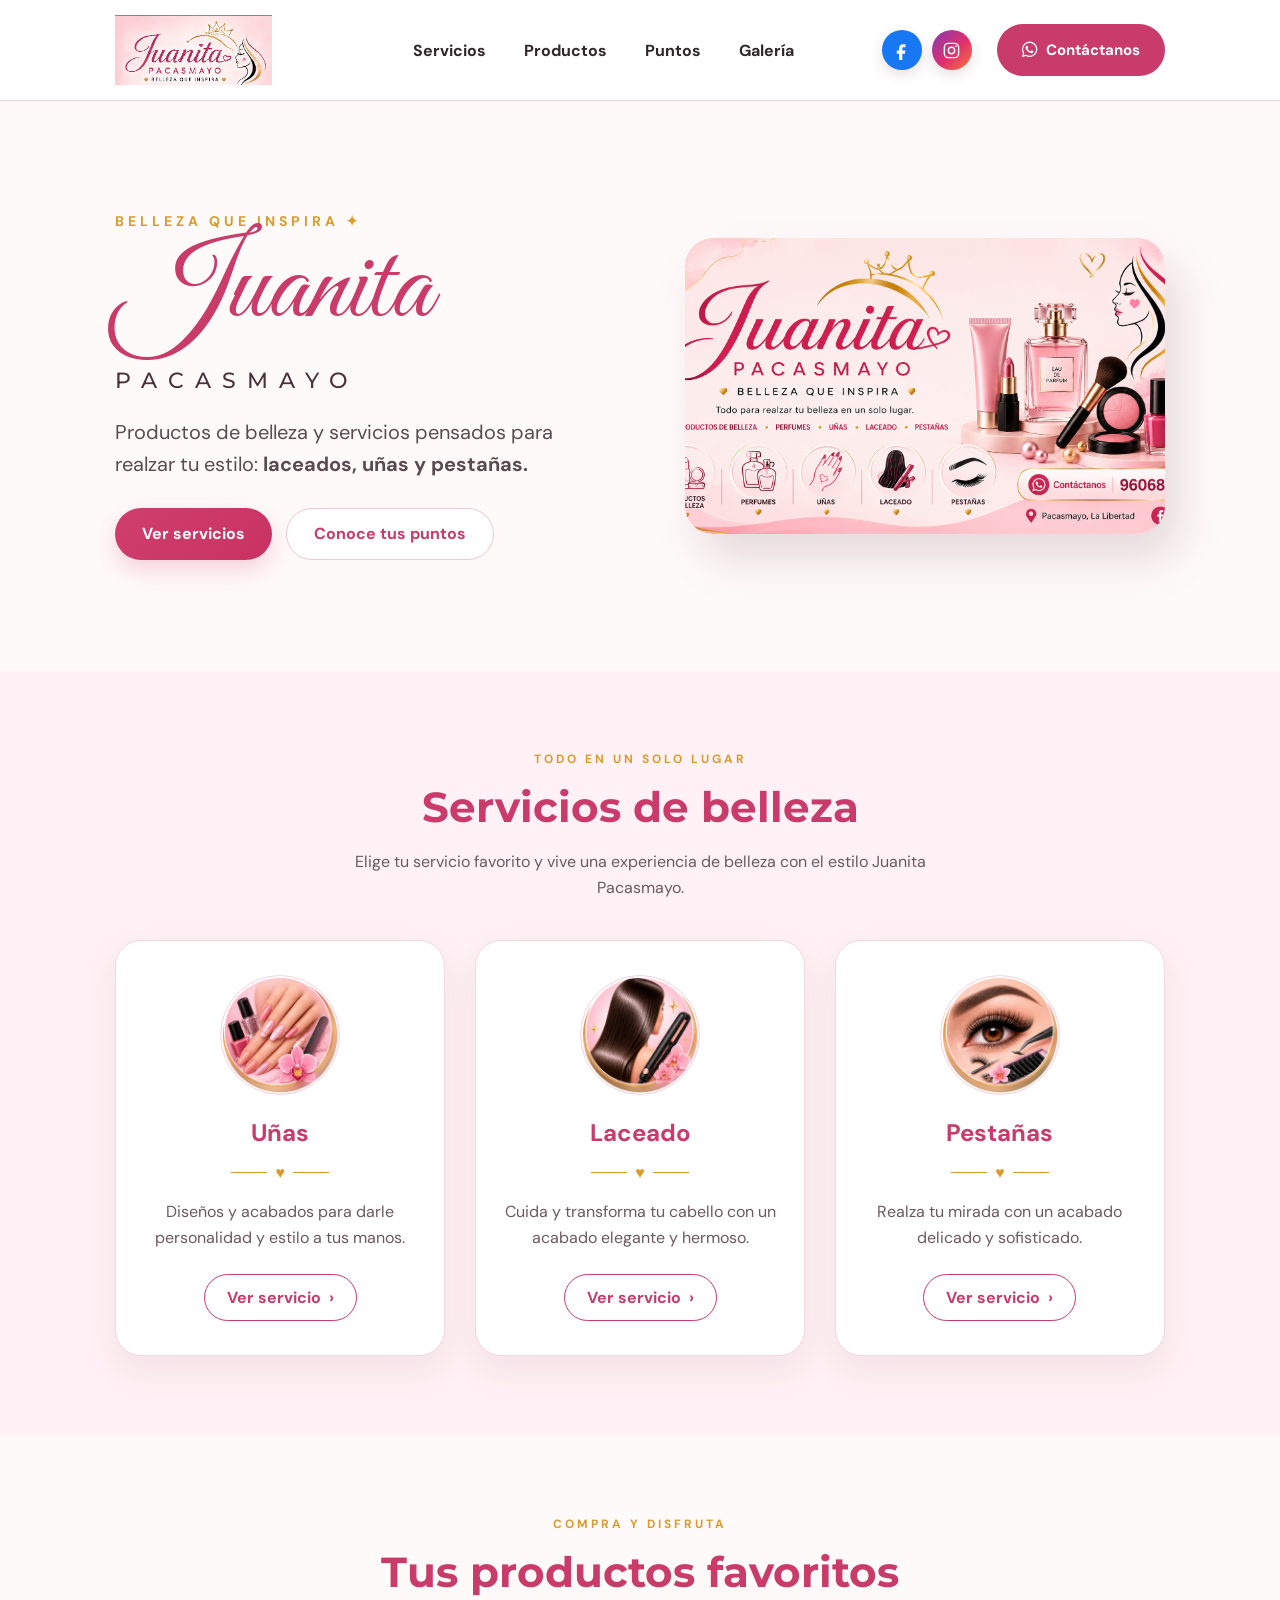
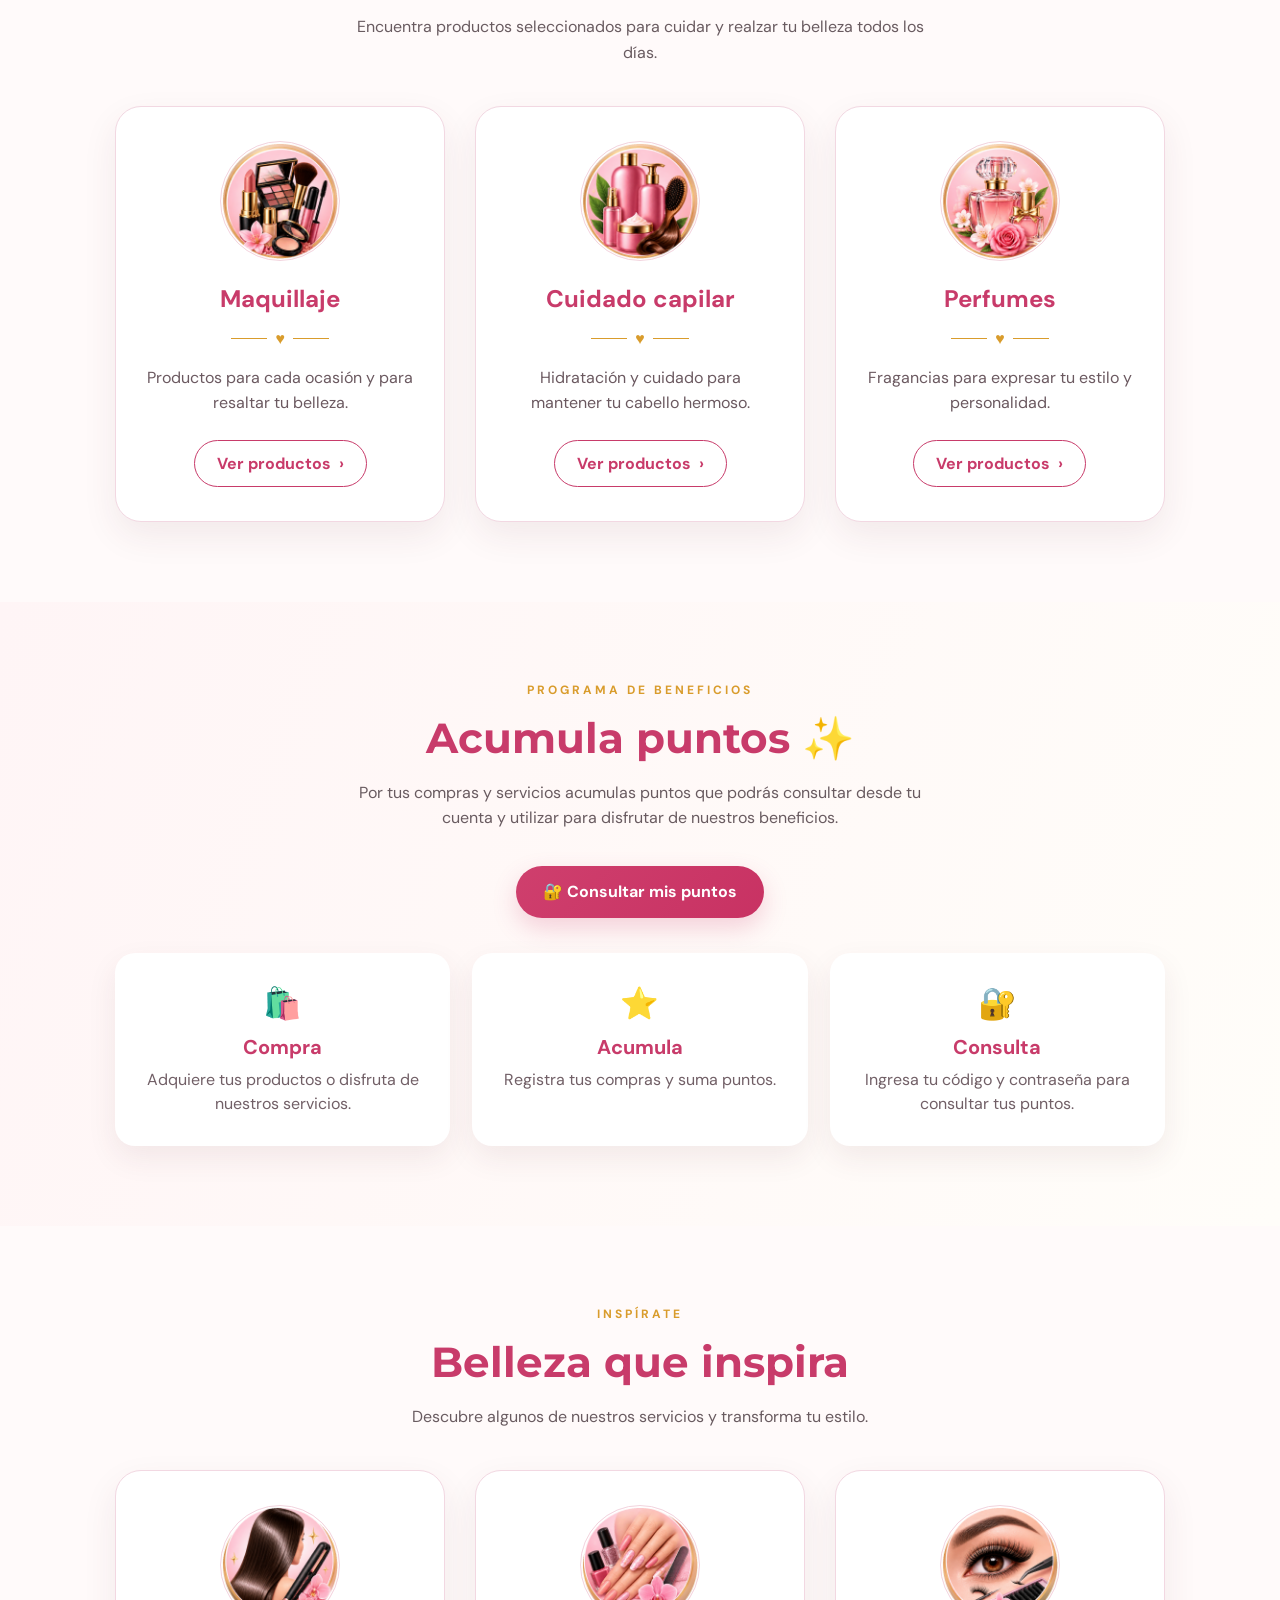
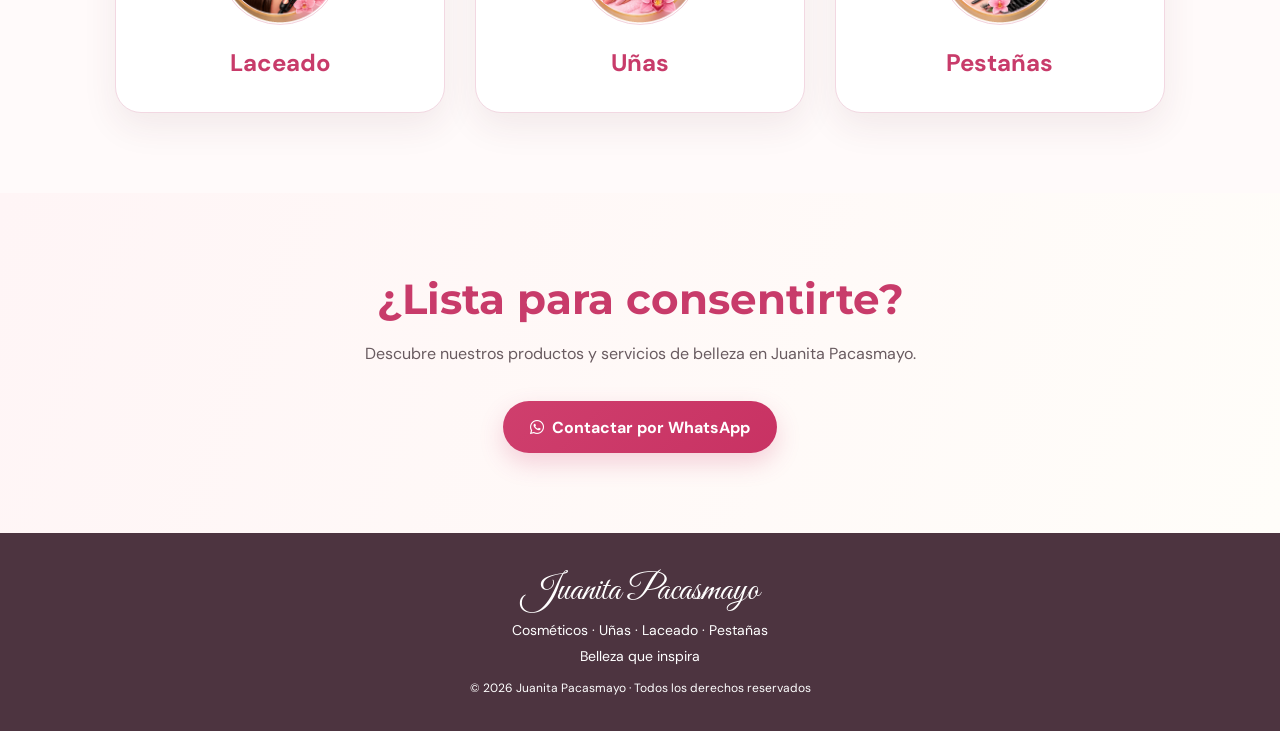
==== index.html @ 3754b680 "Update index.html" ====
<!DOCTYPE html>

<html lang="es">

<head>

  <meta charset="UTF-8">

<meta
name="viewport"
content="width=device-width, initial-scale=1.0"

>

<meta
name="description"
content="Juanita Pacasmayo - productos de belleza, uñas, laceado y pestañas. Belleza que inspira."

>

  <title>Juanita Pacasmayo | Belleza que inspira</title>

  <!-- =====================================================
       GOOGLE FONTS
  ====================================================== -->

  <link rel="preconnect" href="https://fonts.googleapis.com">

  <link
    rel="preconnect"
    href="https://fonts.gstatic.com"
    crossorigin
  >

  <link
    href="https://fonts.googleapis.com/css2?family=DM+Sans:wght@400;500;600;700;800&family=Great+Vibes&family=Montserrat:wght@500;600;700;800&display=swap"
    rel="stylesheet"
  >

  <!-- =====================================================
       FONT AWESOME
  ====================================================== -->

  <link
    rel="stylesheet"
    href="https://cdnjs.cloudflare.com/ajax/libs/font-awesome/6.5.2/css/all.min.css"
  >

  <!-- =====================================================
       ESTILOS
  ====================================================== -->

  <link
    rel="stylesheet"
    href="styles.css"
  >

</head>

<body>

  <!-- =====================================================
       ENCABEZADO
  ====================================================== -->

  <header class="site-header">

<!-- LOGO -->

<a
  href="index.html"
  class="brand"
  aria-label="Juanita Pacasmayo - Inicio"
>

  <img
    src="images/Logo.png"
    alt="Juanita Pacasmayo"
  >

</a>


<!-- =================================================
     MENÚ PRINCIPAL
     
     En PC aparece horizontal.
     En celular aparece dentro del menú ☰.
================================================== -->

<nav
  class="main-nav"
  id="mainNav"
>

  <a href="#servicios">
    Servicios
  </a>

  <a href="#productos">
    Productos
  </a>

  <a href="consulta.html">
    Puntos
  </a>

  <a href="#galeria">
    Galería
  </a>


  <!--
    ADMINISTRACIÓN PARA CELULAR
    Esta versión está dentro del menú.
  -->

  <a
    href="login.html"
    class="mobile-admin"
  >

    🔐 Administración

  </a>

</nav>


<!-- =================================================
     REDES SOCIALES
================================================== -->

<div class="header-social">


  <!-- FACEBOOK -->

  <a
    href="https://www.facebook.com/profile.php?id=61593488581069"
    class="header-social-icon facebook"
    target="_blank"
    rel="noopener noreferrer"
    aria-label="Facebook Juanita Pacasmayo"
    title="Facebook"
  >

    <svg
      viewBox="0 0 24 24"
      aria-hidden="true"
    >

      <path
        d="M14 8h3V4h-3c-3.31 0-5 1.69-5 5v3H6v4h3v8h4v-8h3.2l.8-4H13V9c0-.67.33-1 1-1z"
      />

    </svg>

  </a>


  <!-- INSTAGRAM -->

  <a
    href="#"
    class="header-social-icon instagram"
    target="_blank"
    rel="noopener noreferrer"
    aria-label="Instagram Juanita Pacasmayo"
    title="Instagram"
  >

    <svg
      viewBox="0 0 24 24"
      aria-hidden="true"
    >

      <rect
        x="3"
        y="3"
        width="18"
        height="18"
        rx="5"
        ry="5"
      />

      <circle
        cx="12"
        cy="12"
        r="4"
      />

      <circle
        cx="17.5"
        cy="6.5"
        r="1.2"
      />

    </svg>

  </a>


</div>


<!-- =================================================
     BOTÓN CONTÁCTANOS
     
     Este botón permanece fuera del menú.
================================================== -->

<a
  href="https://wa.me/51960684125?text=Hola%2C%20Juanita%20Pacasmayo.%20Me%20gustar%C3%ADa%20recibir%20informaci%C3%B3n%20sobre%20sus%20productos%20y%20servicios.%20Agradecer%C3%ADa%20que%20pudieran%20brindarme%20informaci%C3%B3n%20sobre%20los%20servicios%20disponibles%2C%20precios%20y%20horarios%20de%20atenci%C3%B3n.%20Muchas%20gracias."
  class="contact-button"
  target="_blank"
  rel="noopener noreferrer"
  aria-label="Contactar por WhatsApp"
>

  <i class="fab fa-whatsapp"></i>

  <span>
    Contáctanos
  </span>

</a>


<!-- =================================================
     BOTÓN MENÚ CELULAR
================================================== -->

<button
  class="menu-toggle"
  id="mobileMenuButton"
  type="button"
  aria-label="Abrir menú"
  aria-expanded="false"
>

  <span></span>
  <span></span>
  <span></span>

</button>

  </header>

  <!-- =====================================================
       CONTENIDO PRINCIPAL
  ====================================================== -->

  <main>

<!-- =================================================
     PORTADA
================================================== -->

<section
  class="hero"
  id="inicio"
>

  <div class="hero-copy">

    <div class="eyebrow">
      Belleza que inspira ✦
    </div>

    <h1>
      Juanita
    </h1>

    <div class="location">
      PACASMAYO
    </div>

    <p class="intro">

      Productos de belleza y servicios pensados
      para realzar tu estilo:

      <strong>
        laceados, uñas y pestañas.
      </strong>

    </p>

    <div class="hero-actions">

      <a
        href="#servicios"
        class="button primary"
      >
        Ver servicios
      </a>

      <a
        href="consulta.html"
        class="button secondary"
      >
        Conoce tus puntos
      </a>

    </div>

  </div>


  <!-- IMAGEN DE PORTADA -->

  <div class="hero-art">

    <img
      src="images/Portada.png"
      alt="Juanita Pacasmayo - Belleza"
    >

  </div>

</section>



<!-- =================================================
     SERVICIOS
================================================== -->

<section
  class="content-section services"
  id="servicios"
>

  <div class="section-kicker">
    Todo en un solo lugar
  </div>

  <h2>
    Servicios de belleza
  </h2>

  <p class="section-lead">

    Elige tu servicio favorito y vive una
    experiencia de belleza con el estilo
    Juanita Pacasmayo.

  </p>


  <div class="beauty-grid">


    <!-- UÑAS -->

    <article class="beauty-card">

      <div class="beauty-icon">

        <img
          src="images/unas.png"
          alt="Servicio de uñas"
        >

      </div>

      <h3>
        Uñas
      </h3>

      <div class="card-decoration">
        <span></span>
        ♥
        <span></span>
      </div>

      <p>

        Diseños y acabados para darle
        personalidad y estilo a tus manos.

      </p>

      <a
        href="#contacto"
        class="card-button"
      >

        Ver servicio
        <span>›</span>

      </a>

    </article>



    <!-- LACEADO -->

    <article class="beauty-card">

      <div class="beauty-icon">

        <img
          src="images/laceado.png"
          alt="Servicio de laceado"
        >

      </div>

      <h3>
        Laceado
      </h3>

      <div class="card-decoration">
        <span></span>
        ♥
        <span></span>
      </div>

      <p>

        Cuida y transforma tu cabello con
        un acabado elegante y hermoso.

      </p>

      <a
        href="#contacto"
        class="card-button"
      >

        Ver servicio
        <span>›</span>

      </a>

    </article>



    <!-- PESTAÑAS -->

    <article class="beauty-card">

      <div class="beauty-icon">

        <img
          src="images/pestanas.png"
          alt="Servicio de pestañas"
        >

      </div>

      <h3>
        Pestañas
      </h3>

      <div class="card-decoration">
        <span></span>
        ♥
        <span></span>
      </div>

      <p>

        Realza tu mirada con un acabado
        delicado y sofisticado.

      </p>

      <a
        href="#contacto"
        class="card-button"
      >

        Ver servicio
        <span>›</span>

      </a>

    </article>


  </div>

</section>



<!-- =================================================
     PRODUCTOS
================================================== -->

<section
  class="content-section"
  id="productos"
>

  <div class="section-kicker">
    Compra y disfruta
  </div>

  <h2>
    Tus productos favoritos
  </h2>

  <p class="section-lead">

    Encuentra productos seleccionados para cuidar
    y realzar tu belleza todos los días.

  </p>


  <div class="beauty-grid">


    <!-- MAQUILLAJE -->

    <article class="beauty-card">

      <div class="beauty-icon">

        <img
          src="images/maquillaje.png"
          alt="Maquillaje"
        >

      </div>

      <h3>
        Maquillaje
      </h3>

      <div class="card-decoration">
        <span></span>
        ♥
        <span></span>
      </div>

      <p>

        Productos para cada ocasión y para
        resaltar tu belleza.

      </p>

      <a
        href="#contacto"
        class="card-button"
      >

        Ver productos
        <span>›</span>

      </a>

    </article>



    <!-- CUIDADO CAPILAR -->

    <article class="beauty-card">

      <div class="beauty-icon">

        <img
          src="images/cuidado-capilar.png"
          alt="Cuidado capilar"
        >

      </div>

      <h3>
        Cuidado capilar
      </h3>

      <div class="card-decoration">
        <span></span>
        ♥
        <span></span>
      </div>

      <p>

        Hidratación y cuidado para mantener
        tu cabello hermoso.

      </p>

      <a
        href="#contacto"
        class="card-button"
      >

        Ver productos
        <span>›</span>

      </a>

    </article>



    <!-- PERFUMES -->

    <article class="beauty-card">

      <div class="beauty-icon">

        <img
          src="images/perfumes.png"
          alt="Perfumes"
        >

      </div>

      <h3>
        Perfumes
      </h3>

      <div class="card-decoration">
        <span></span>
        ♥
        <span></span>
      </div>

      <p>

        Fragancias para expresar tu estilo
        y personalidad.

      </p>

      <a
        href="#contacto"
        class="card-button"
      >

        Ver productos
        <span>›</span>

      </a>

    </article>


  </div>

</section>



<!-- =================================================
     PROGRAMA DE PUNTOS
================================================== -->

<section class="visit">

  <div class="section-kicker">
    Programa de beneficios
  </div>

  <h2>
    Acumula puntos ✨
  </h2>

  <p>

    Por tus compras y servicios acumulas puntos
    que podrás consultar desde tu cuenta y
    utilizar para disfrutar de nuestros beneficios.

  </p>

  <a
    href="consulta.html"
    class="button primary"
  >

    🔐 Consultar mis puntos

  </a>


  <div class="card-grid">


    <article>

      <span>
        🛍️
      </span>

      <h3>
        Compra
      </h3>

      <p>

        Adquiere tus productos o disfruta
        de nuestros servicios.

      </p>

    </article>



    <article>

      <span>
        ⭐
      </span>

      <h3>
        Acumula
      </h3>

      <p>

        Registra tus compras y suma puntos.

      </p>

    </article>



    <article>

      <span>
        🔐
      </span>

      <h3>
        Consulta
      </h3>

      <p>

        Ingresa tu código y contraseña
        para consultar tus puntos.

      </p>

    </article>


  </div>

</section>



<!-- =================================================
     GALERÍA
================================================== -->

<section
  class="gallery"
  id="galeria"
>

  <div class="section-kicker">
    Inspírate
  </div>

  <h2>
    Belleza que inspira
  </h2>

  <p>

    Descubre algunos de nuestros servicios
    y transforma tu estilo.

  </p>


  <div class="beauty-grid">


    <article class="beauty-card">

      <div class="beauty-icon">

        <img
          src="images/laceado.png"
          alt="Laceado"
        >

      </div>

      <h3>
        Laceado
      </h3>

    </article>



    <article class="beauty-card">

      <div class="beauty-icon">

        <img
          src="images/unas.png"
          alt="Uñas"
        >

      </div>

      <h3>
        Uñas
      </h3>

    </article>



    <article class="beauty-card">

      <div class="beauty-icon">

        <img
          src="images/pestanas.png"
          alt="Pestañas"
        >

      </div>

      <h3>
        Pestañas
      </h3>

    </article>


  </div>

</section>



<!-- =================================================
     CONTACTO
================================================== -->

<section
  class="visit"
  id="contacto"
>

  <h2>
    ¿Lista para consentirte?
  </h2>

  <p>

    Descubre nuestros productos y servicios
    de belleza en Juanita Pacasmayo.

  </p>

  <a
    href="https://wa.me/51960684125?text=Hola%2C%20Juanita%20Pacasmayo.%20Me%20gustar%C3%ADa%20recibir%20informaci%C3%B3n%20sobre%20sus%20productos%20y%20servicios."
    class="button primary"
    target="_blank"
    rel="noopener noreferrer"
  >

    <i class="fab fa-whatsapp"></i>

    Contactar por WhatsApp

  </a>

</section>

  </main>

  <!-- =====================================================
       PIE DE PÁGINA
  ====================================================== -->

  <footer>

<strong>
  Juanita Pacasmayo
</strong>

<div>
  Cosméticos · Uñas · Laceado · Pestañas
</div>

<div style="margin-top:8px">
  Belleza que inspira
</div>

<div
  style="
    margin-top:15px;
    font-size:12px;
  "
>

  © 2026 Juanita Pacasmayo
  · Todos los derechos reservados

</div>

  </footer>

  <!-- =====================================================
       JAVASCRIPT MENÚ CELULAR
  ====================================================== -->

  <script>
    const mobileMenuButton = document.getElementById("mobileMenuButton");
    const mainNav = document.getElementById("mainNav");

    if (mobileMenuButton && mainNav) {
      function closeMenu() {
        mainNav.classList.remove("open");
        mobileMenuButton.setAttribute("aria-expanded", "false");
        mobileMenuButton.setAttribute("aria-label", "Abrir menú");
      }

      mobileMenuButton.addEventListener("click", function (event) {
        event.stopPropagation();
        const abierto = mainNav.classList.toggle("open");
        mobileMenuButton.setAttribute("aria-expanded", abierto ? "true" : "false");
        mobileMenuButton.setAttribute("aria-label", abierto ? "Cerrar menú" : "Abrir menú");
      });

      mainNav.querySelectorAll("a").forEach(function (enlace) {
        enlace.addEventListener("click", closeMenu);
      });

      document.addEventListener("click", function (event) {
        if (!mainNav.contains(event.target) && !mobileMenuButton.contains(event.target)) {
          closeMenu();
        }
      });

      document.addEventListener("keydown", function (event) {
        if (event.key === "Escape") closeMenu();
      });
    }
  </script>
</body>

</html>
---- styles.css ----
:root {
--pink: #c83b6a;
--pink-dark: #aa2f59;
--gold: #d99c2c;
--ink: #30272b;
--paper: #fffafa;
--line: #f0d5df;
}

/* =====================================================
GENERAL
===================================================== */

* {
  box-sizing: border-box;
  }

html {
scroll-behavior: smooth;
}

body {
margin: 0;
color: var(--ink);
background: var(--paper);
font-family: "DM Sans", Arial, sans-serif;
}

a {
text-decoration: none;
}

/* =====================================================
ENCABEZADO
===================================================== */

.site-header {
min-height: 100px;

display: flex;
align-items: center;

gap: 25px;

padding: 15px 9%;

background: white;

border-bottom: 1px solid var(--line);

position: sticky;
top: 0;

z-index: 1000;
}

/* =====================================================
LOGO
===================================================== */

.brand {
display: flex;
align-items: center;

width: 210px;

text-decoration: none;

flex-shrink: 0;
}

.brand img {
display: block;

width: 195px;

max-height: 70px;

object-fit: contain;

object-position: left center;
}

/* =====================================================
MENÚ PRINCIPAL
===================================================== */

.main-nav {
flex: 1;

display: flex;

justify-content: center;

align-items: center;

gap: 38px;
}

.main-nav a {
color: var(--ink);

font-size: 16px;

font-weight: 700;

text-decoration: none;

transition: 0.2s ease;
}

.main-nav a:hover {
color: var(--pink);
}

/* =====================================================
ADMINISTRACIÓN DENTRO DEL MENÚ MÓVIL
===================================================== */

/*
Oculto en PC.
Se activa solamente en celular.
*/

.mobile-admin {
display: none;
}

/* =====================================================
REDES SOCIALES
===================================================== */

.header-social {
display: flex;

align-items: center;

gap: 10px;

flex-shrink: 0;
}

.header-social-icon {
width: 40px;
height: 40px;

display: flex;

align-items: center;
justify-content: center;

border-radius: 50%;

text-decoration: none;

box-shadow:
0 5px 14px rgba(89, 35, 50, 0.14);

transition:
transform 0.25s ease,
box-shadow 0.25s ease;
}

.header-social-icon svg {
width: 19px;
height: 19px;

display: block;
}

/* FACEBOOK */

.header-social-icon.facebook {
background: #1877f2;

color: white;
}

.header-social-icon.facebook svg {
fill: currentColor;
}

/* INSTAGRAM */

.header-social-icon.instagram {
color: white;

background:
linear-gradient(
135deg,
#833ab4,
#e1306c 55%,
#f77737
);
}

.header-social-icon.instagram svg {
fill: none;

stroke: currentColor;

stroke-width: 1.8;
}

.header-social-icon.instagram svg circle:last-child {
fill: currentColor;

stroke: none;
}

/* HOVER */

.header-social-icon:hover {
transform:
translateY(-3px) scale(1.08);

box-shadow:
0 9px 20px rgba(89, 35, 50, 0.22);
}

/* =====================================================
BOTÓN CONTÁCTANOS
===================================================== */

.contact-button {
display: inline-flex;

align-items: center;

justify-content: center;

gap: 8px;

min-height: 52px;

padding: 0 25px;

border-radius: 999px;

background: var(--pink);

color: white;

font-family: "DM Sans", Arial, sans-serif;

font-size: 15px;

font-weight: 700;

text-decoration: none;

white-space: nowrap;

transition:
background 0.25s ease,
transform 0.25s ease;

flex-shrink: 0;
}

.contact-button:hover {
background: var(--pink-dark);

color: white;

transform:
translateY(-2px);
}

.contact-button i {
font-size: 18px;
}



/* =====================================================
BOTÓN MENÚ
===================================================== */

.menu-toggle {
display: none;

width: 42px;
height: 42px;

padding: 5px;

border: none;

background: transparent;

cursor: pointer;

flex-direction: column;

align-items: center;

justify-content: center;

gap: 5px;

flex-shrink: 0;
}

.menu-toggle span {
display: block;

width: 28px;

height: 3px;

margin: 0;

border-radius: 10px;

background: var(--pink);
}

/* =====================================================
PORTADA
===================================================== */

.hero {
max-width: 1530px;

min-height: 570px;

display: grid;

grid-template-columns: 1fr 1fr;

align-items: center;

gap: clamp(45px, 7vw, 110px);

margin: auto;

padding: 80px 9%;

background: var(--paper);
}

.hero-copy {
min-width: 0;
}

.eyebrow,
.section-kicker {
margin: 0 0 14px;

color: var(--gold);

font-size: 14px;

font-weight: 700;

text-transform: uppercase;

letter-spacing: 4px;
}

h1 {
margin: 0;

color: var(--pink);

font-family: "Great Vibes", cursive;

font-size: clamp(85px, 9vw, 138px);

font-weight: 400;

line-height: 0.8;
}

.location {
margin: 30px 0 22px;

color: #4b313b;

font-family: "Montserrat", Arial, sans-serif;

font-size: 22px;

font-weight: 500;

letter-spacing: 11px;
}

.intro {
max-width: 620px;

margin: 0 0 28px;

color: #594b51;

font-size: 20px;

line-height: 1.6;
}

.hero-actions {
display: flex;

flex-wrap: wrap;

gap: 14px;
}

/* =====================================================
BOTONES
===================================================== */

.button {
display: inline-flex;

align-items: center;

justify-content: center;

gap: 8px;

min-height: 52px;

padding: 0 27px;

border-radius: 30px;

font-weight: 700;

text-decoration: none;

transition: 0.2s ease;

cursor: pointer;
}

.button.primary {
color: white;

background:
linear-gradient(
135deg,
#cf3f6d,
#c83263
);

border: none;

box-shadow:
0 10px 25px rgba(207, 63, 109, 0.22);
}

.button.primary:hover {
background:
linear-gradient(
135deg,
#c83263,
#b92d5b
);

color: white;

transform:
translateY(-2px);

box-shadow:
0 14px 30px rgba(207, 63, 109, 0.30);
}

.button.secondary {
color: var(--pink);

background: white;

border: 1px solid #eac8d4;
}

.button.secondary:hover {
background: #fff1f6;

transform:
translateY(-2px);
}

/* =====================================================
IMAGEN PORTADA
===================================================== */

.hero-art img {
display: block;

width: 100%;

aspect-ratio: 1.62 / 1;

object-fit: cover;

object-position: center;

border-radius: 28px;

box-shadow:
15px 25px 45px rgba(89, 35, 50, 0.15);
}

/* =====================================================
SECCIONES
===================================================== */

.content-section,
.visit,
.gallery {
padding: 80px 9%;

text-align: center;
}

.content-section h2,
.visit h2,
.gallery h2 {
margin: 0;

color: var(--pink);

font-family: "Montserrat", Arial, sans-serif;

font-size: clamp(29px, 4vw, 42px);
}

.section-kicker {
font-size: 12px;

letter-spacing: 3px;
}

.section-lead,
.visit > p:not(.section-kicker),
.gallery > p:not(.section-kicker) {
max-width: 600px;

margin: 16px auto 35px;

color: #695b60;

line-height: 1.6;
}

/* =====================================================
SERVICIOS
===================================================== */

.services {
background: #fff1f5;
}

/* =====================================================
VISIT / PUNTOS / CONTACTO
===================================================== */

.visit {
background:
linear-gradient(
110deg,
#fff5f6,
#fffdf9
);
}

/* =====================================================
TARJETAS
===================================================== */

.card-grid {
max-width: 1100px;

display: grid;

grid-template-columns:
repeat(3, 1fr);

gap: 22px;

margin: 35px auto 0;
}

.card-grid article {
min-height: 190px;

padding: 30px 22px;

background: white;

border-radius: 20px;

box-shadow:
0 12px 30px rgba(89, 35, 50, 0.08);

transition: 0.2s ease;
}

.card-grid article:hover {
transform:
translateY(-6px);

box-shadow:
0 18px 38px rgba(89, 35, 50, 0.13);
}

.card-grid span {
display: block;

margin-bottom: 10px;

font-size: 31px;
}

.card-grid h3 {
margin: 0 0 8px;

color: var(--pink);

font-size: 20px;
}

.card-grid p {
margin: 0;

color: #715f66;

line-height: 1.5;
}

/* =====================================================
PRODUCTOS Y SERVICIOS PREMIUM
===================================================== */

.section-title {
text-align: center;

max-width: 720px;

margin: 0 auto 45px;
}

.gold-decoration {
display: flex;

align-items: center;

justify-content: center;

gap: 12px;

margin: 16px 0;

color: var(--gold);
}

.gold-decoration span {
width: 55px;

height: 1px;

background: var(--gold);
}

.beauty-grid {
max-width: 1200px;

margin: 40px auto 0;

display: grid;

grid-template-columns:
repeat(3, 1fr);

gap: 30px;
}

.beauty-card {
background: #fff;

border: 1px solid #f2d8e2;

border-radius: 26px;

padding: 34px 28px;

text-align: center;

box-shadow:
0 14px 35px rgba(89, 35, 50, .08);

transition: .30s ease;
}

.beauty-card:hover {
transform:
translateY(-8px);

box-shadow:
0 22px 45px rgba(89, 35, 50, .15);
}

.beauty-icon {
width: 120px;

height: 120px;

margin: 0 auto 22px;

border-radius: 50%;

background:
linear-gradient(
145deg,
#fff5f8,
#ffe8ef
);

border: 1px solid #f3d5df;

display: flex;

align-items: center;

justify-content: center;

overflow: hidden;

box-shadow:
inset 0 0 0 4px #fff;
}

.beauty-icon img {
width: 120px;

height: 120px;

object-fit: cover;

border-radius: 50%;
}

.beauty-icon span {
font-size: 56px;
}

.beauty-card h3 {
color: var(--pink);

margin: 0;

font-size: 24px;
}

.card-decoration {
display: flex;

align-items: center;

justify-content: center;

gap: 8px;

color: var(--gold);

margin: 14px 0;
}

.card-decoration span {
width: 36px;

height: 1px;

background: var(--gold);
}

.beauty-card p {
color: #6b5960;

line-height: 1.6;

margin-bottom: 24px;
}

.card-button {
display: inline-flex;

align-items: center;

gap: 8px;

padding: 12px 22px;

border: 1.5px solid var(--pink);

border-radius: 30px;

color: var(--pink);

text-decoration: none;

font-weight: 700;

transition: .25s;
}

.card-button:hover {
background: var(--pink);

color: #fff;
}

/* =====================================================
SISTEMA DE PUNTOS
===================================================== */

.premios-lista {
max-width: 900px;

display: grid;

grid-template-columns:
repeat(2, minmax(0, 1fr));

gap: 20px;

margin: 25px auto 0;

text-align: left;
}

.premio {
position: relative;

display: flex;

align-items: flex-start;

gap: 17px;

min-height: 135px;

padding: 21px;

background: #ffffff;

border: 1px solid #eadde3;

border-radius: 20px;

box-shadow:
0 8px 25px rgba(89, 35, 50, 0.07);

transition:
transform 0.25s ease,
box-shadow 0.25s ease,
border-color 0.25s ease;
}

.premio:hover {
transform:
translateY(-4px);

border-color: #dba9bb;

box-shadow:
0 14px 32px rgba(89, 35, 50, 0.12);
}

.premio > span {
flex: 0 0 58px;

width: 58px;

height: 58px;

display: flex;

align-items: center;

justify-content: center;

background: #fff3f7;

border: 1px solid #f2dce5;

border-radius: 16px;

font-size: 29px;

box-shadow:
0 5px 12px rgba(89, 35, 50, 0.06);
}

.premio > div {
flex: 1;

min-width: 0;
}

.premio strong {
display: block;

margin: 0 0 7px;

color: var(--pink);

font-size: 18px;

font-weight: 800;

line-height: 1.25;
}

.premio p {
margin: 0;

color: #65575d;

font-size: 15px;

line-height: 1.5;
}

.premio .estado-premio {
display: inline-block;

margin-top: 13px;

padding: 7px 12px;

background: #f8f5f6;

border-radius: 20px;

color: #766b70;

font-size: 13px;

font-weight: 700;

line-height: 1.2;
}

.premio.premio-disponible {
background:
linear-gradient(
135deg,
#fffdf7,
#fff8e8
);

border: 2px solid var(--gold);

box-shadow:
0 10px 28px rgba(217, 156, 44, 0.15);
}

.premio.premio-disponible > span {
background: #fff2ce;

border-color: #efd99b;
}

.premio.premio-disponible strong {
color: #a87313;
}

.premio.premio-disponible .estado-premio {
background: #fff0c5;

color: #8b681f;
}

#resultadoPuntos h3 {
margin-top: 30px;

margin-bottom: 8px;

color: var(--pink);

font-family: "Montserrat", Arial, sans-serif;

font-size: 23px;

font-weight: 700;
}

#resultadoPuntos {
margin-top: 25px;
}

#mensajePuntos {
margin: 15px auto;

font-size: 15px;

font-weight: 600;
}

/* =====================================================
FOOTER
===================================================== */

footer {
padding: 35px 24px;

color: white;

background: #4d3440;

text-align: center;

font-size: 14px;
}

footer strong {
display: block;

margin-bottom: 8px;

color: white;

font-family:
"Great Vibes",
cursive;

font-size: 36px;

font-weight: 400;
}

/* =====================================================
CELULAR
===================================================== */

@media (max-width: 768px) {

/* ===================================================
ENCABEZADO
=================================================== */

.site-header {
width: 100%;

min-height: 68px;

display: flex;

align-items: center;

justify-content: space-between;

gap: 5px;

padding: 8px 10px;

position: sticky;

top: 0;

z-index: 1000;

}

/* ===================================================
LOGO
=================================================== */

.site-header .brand {
flex: 1 1 auto;

min-width: 0;

width: auto;

display: flex;

align-items: center;

}

.site-header .brand img {
display: block;

width: 100%;

max-width: 130px;

max-height: 48px;

height: auto;

object-fit: contain;

}

/* ===================================================
REDES SOCIALES
=================================================== */

.header-social {
order: 2;

display: flex;

align-items: center;

gap: 5px;

flex: 0 0 auto;

margin: 0;

}

.header-social-icon {
width: 33px;

height: 33px;

}

.header-social-icon svg {
width: 16px;

height: 16px;

}

/* ===================================================
CONTÁCTANOS

 Permanece fuera del menú.

=================================================== */

.contact-button {
order: 3;

display: inline-flex;

flex: 0 0 auto;

min-height: 38px;

padding: 0 10px;

gap: 5px;

border-radius: 22px;

font-size: 11px;

white-space: nowrap;

}

.contact-button i {
font-size: 15px;
}

/* ===================================================
ADMINISTRACIÓN FUERA DEL MENÚ

 OCULTA EN CELULAR.
 
 La versión .mobile-admin aparece dentro
 del menú cuando se abre.

=================================================== */

.boton-administracion {
display: none !important;
}

/* ===================================================
BOTÓN TRES RAYAS
=================================================== */

.menu-toggle {
order: 4;

display: flex !important;

flex: 0 0 39px;

width: 39px;

height: 39px;

margin: 0;

padding: 4px;

gap: 4px;

border: none;

background: transparent;

align-items: center;

justify-content: center;

}

.menu-toggle span {
display: block;

width: 26px;

height: 3px;

flex: 0 0 3px;

margin: 0;

border-radius: 10px;

background: var(--pink);

}

/* ===================================================
MENÚ DESPLEGABLE
=================================================== */

.main-nav {
position: absolute;

top: 100%;

right: 10px;

left: auto;

width: 220px;

max-width:
  calc(100vw - 20px);

display: none;

flex-direction: column;

align-items: stretch;

justify-content: flex-start;

gap: 4px;

padding: 10px;

margin: 0;

background: white;

border: 1px solid var(--line);

border-radius: 18px;

box-shadow:
  0 12px 30px rgba(89, 35, 50, 0.15);

z-index: 9999;

}

/* MENÚ ABIERTO */

.main-nav.open {
display: flex !important;
}

/* ===================================================
OPCIONES DEL MENÚ
=================================================== */

.main-nav a {
display: flex;

align-items: center;

justify-content: flex-start;

width: 100%;

min-height: 44px;

padding: 11px 14px;

color: var(--ink);

background: transparent;

text-decoration: none;

font-size: 15px;

font-weight: 600;

border-radius: 12px;

white-space: normal;

}

.main-nav a:hover {
color: var(--pink);

background: #fff1f5;

}

/* ===================================================
ADMINISTRACIÓN DENTRO DEL MENÚ CELULAR
=================================================== */

.main-nav .mobile-admin {
display: flex;

align-items: center;

justify-content: flex-start;

margin-top: 5px;

border-top: 1px solid var(--line);

padding-top: 15px;

color: var(--pink);

font-weight: 700;

}

/* ===================================================
PORTADA
=================================================== */

.hero {
grid-template-columns: 1fr;

gap: 35px;

padding: 70px 28px 50px;

}

.hero-copy {
order: 2;
}

.hero-art {
order: 1;
}

h1 {
font-size: 105px;
}

.location {
font-size: 19px;

letter-spacing: 8px;

}

.intro {
font-size: 18px;
}

/* ===================================================
TARJETAS
=================================================== */

.beauty-grid {
grid-template-columns: 1fr;

max-width: 550px;

}

.card-grid {
grid-template-columns: 1fr;
}

/* ===================================================
SECCIONES
=================================================== */

.content-section,
.visit,
.gallery {
padding: 60px 28px;
}

/* ===================================================
ICONOS
=================================================== */

.beauty-icon {
width: 105px;

height: 105px;

}

.beauty-icon img {
width: 100px;

height: 100px;

object-fit: cover;

border-radius: 50%;

}

/* ===================================================
PREMIOS
=================================================== */

.premios-lista {
grid-template-columns: 1fr;

gap: 15px;

margin-top: 20px;

}

.premio {
min-height: auto;

padding: 17px;

gap: 14px;

border-radius: 17px;

}

.premio > span {
flex: 0 0 52px;

width: 52px;

height: 52px;

font-size: 27px;

}

.premio strong {
font-size: 17px;
}

.premio p {
font-size: 14px;
}

.premio .estado-premio {
margin-top: 10px;

font-size: 12px;

}

}

/* =====================================================
CELULARES PEQUEÑOS
===================================================== */

@media (max-width: 430px) {

.site-header {
min-height: 64px;

padding: 7px 7px;

gap: 3px;

}

.site-header .brand img {
max-width: 105px;

max-height: 44px;

}

/* REDES */

.header-social {
gap: 3px;
}

.header-social-icon {
width: 30px;

height: 30px;

}

.header-social-icon svg {
width: 14px;

height: 14px;

}

/* WHATSAPP */

.contact-button {
min-height: 35px;

padding: 0 8px;

font-size: 10px;

gap: 4px;

}

.contact-button i {
font-size: 14px;
}

/* MENÚ */

.menu-toggle {
flex-basis: 37px;

width: 37px;

height: 37px;

}

.menu-toggle span {
width: 25px;

height: 3px;

}

.main-nav {
right: 7px;

width: 205px;

}

.main-nav a {
font-size: 14px;

min-height: 42px;

}

/* PORTADA */

.hero {
padding: 60px 20px 45px;
}

.hero-art img {
border-radius: 20px;
}

.button {
width: 100%;
}

.content-section,
.visit,
.gallery {
padding-left: 20px;

padding-right: 20px;

}

/* PREMIOS */

.premio {
padding: 15px;

gap: 12px;

}

.premio > span {
flex-basis: 47px;

width: 47px;

height: 47px;

font-size: 24px;

border-radius: 13px;

}

.premio strong {
font-size: 16px;

margin-bottom: 5px;

}

.premio p {
font-size: 13px;
}

}

/* =====================================================
CELULARES MUY PEQUEÑOS
===================================================== */

@media (max-width: 360px) {

.site-header {
padding: 6px;

gap: 2px;

}

.site-header .brand img {
max-width: 90px;
}

.header-social-icon {
width: 28px;

height: 28px;

}

.header-social-icon svg {
width: 13px;

height: 13px;

}

.contact-button {
min-height: 33px;

padding: 0 6px;

font-size: 9px;

}

.contact-button i {
font-size: 12px;
}

.menu-toggle {
flex-basis: 35px;

width: 35px;

height: 35px;

}

.menu-toggle span {
width: 23px;
}

}

/* =====================================================
   AJUSTE FINAL DEL MENÚ MÓVIL
   ===================================================== */
.boton-administracion {
  display: none !important;
}

@media (max-width: 768px) {
  .site-header {
    position: sticky;
    top: 0;
    width: 100%;
  }

  .menu-toggle {
    display: flex !important;
    position: relative;
    z-index: 10001;
    border: 0;
    outline: none;
    background: #fff;
    border-radius: 10px;
    box-shadow: 0 3px 10px rgba(89,35,50,.10);
  }

  .menu-toggle span {
    display: block !important;
    width: 25px;
    height: 3px;
    min-height: 3px;
    background: var(--pink) !important;
    border-radius: 10px;
  }

  .main-nav {
    position: absolute !important;
    top: calc(100% + 8px) !important;
    right: 10px !important;
    left: auto !important;
    width: 235px !important;
    max-width: calc(100vw - 20px) !important;
    display: none !important;
    flex-direction: column !important;
    align-items: stretch !important;
    justify-content: flex-start !important;
    gap: 4px !important;
    padding: 10px !important;
    margin: 0 !important;
    background: #fff !important;
    border: 1px solid var(--line) !important;
    border-radius: 16px !important;
    box-shadow: 0 15px 35px rgba(89,35,50,.18) !important;
    z-index: 10000 !important;
  }

  .main-nav.open {
    display: flex !important;
  }

  .main-nav a {
    display: flex !important;
    align-items: center !important;
    justify-content: flex-start !important;
    width: 100% !important;
    min-height: 44px !important;
    padding: 11px 14px !important;
    color: var(--ink) !important;
    background: transparent !important;
    border-radius: 10px !important;
    font-size: 15px !important;
    font-weight: 700 !important;
  }

  .main-nav a:hover,
  .main-nav a:active {
    color: var(--pink) !important;
    background: #fff1f5 !important;
  }

  .main-nav .mobile-admin {
    display: flex !important;
    margin-top: 5px !important;
    padding-top: 14px !important;
    border-top: 1px solid var(--line) !important;
    color: var(--pink) !important;
  }
}

@media (max-width: 430px) {
  .main-nav {
    right: 7px !important;
    width: 220px !important;
  }
}
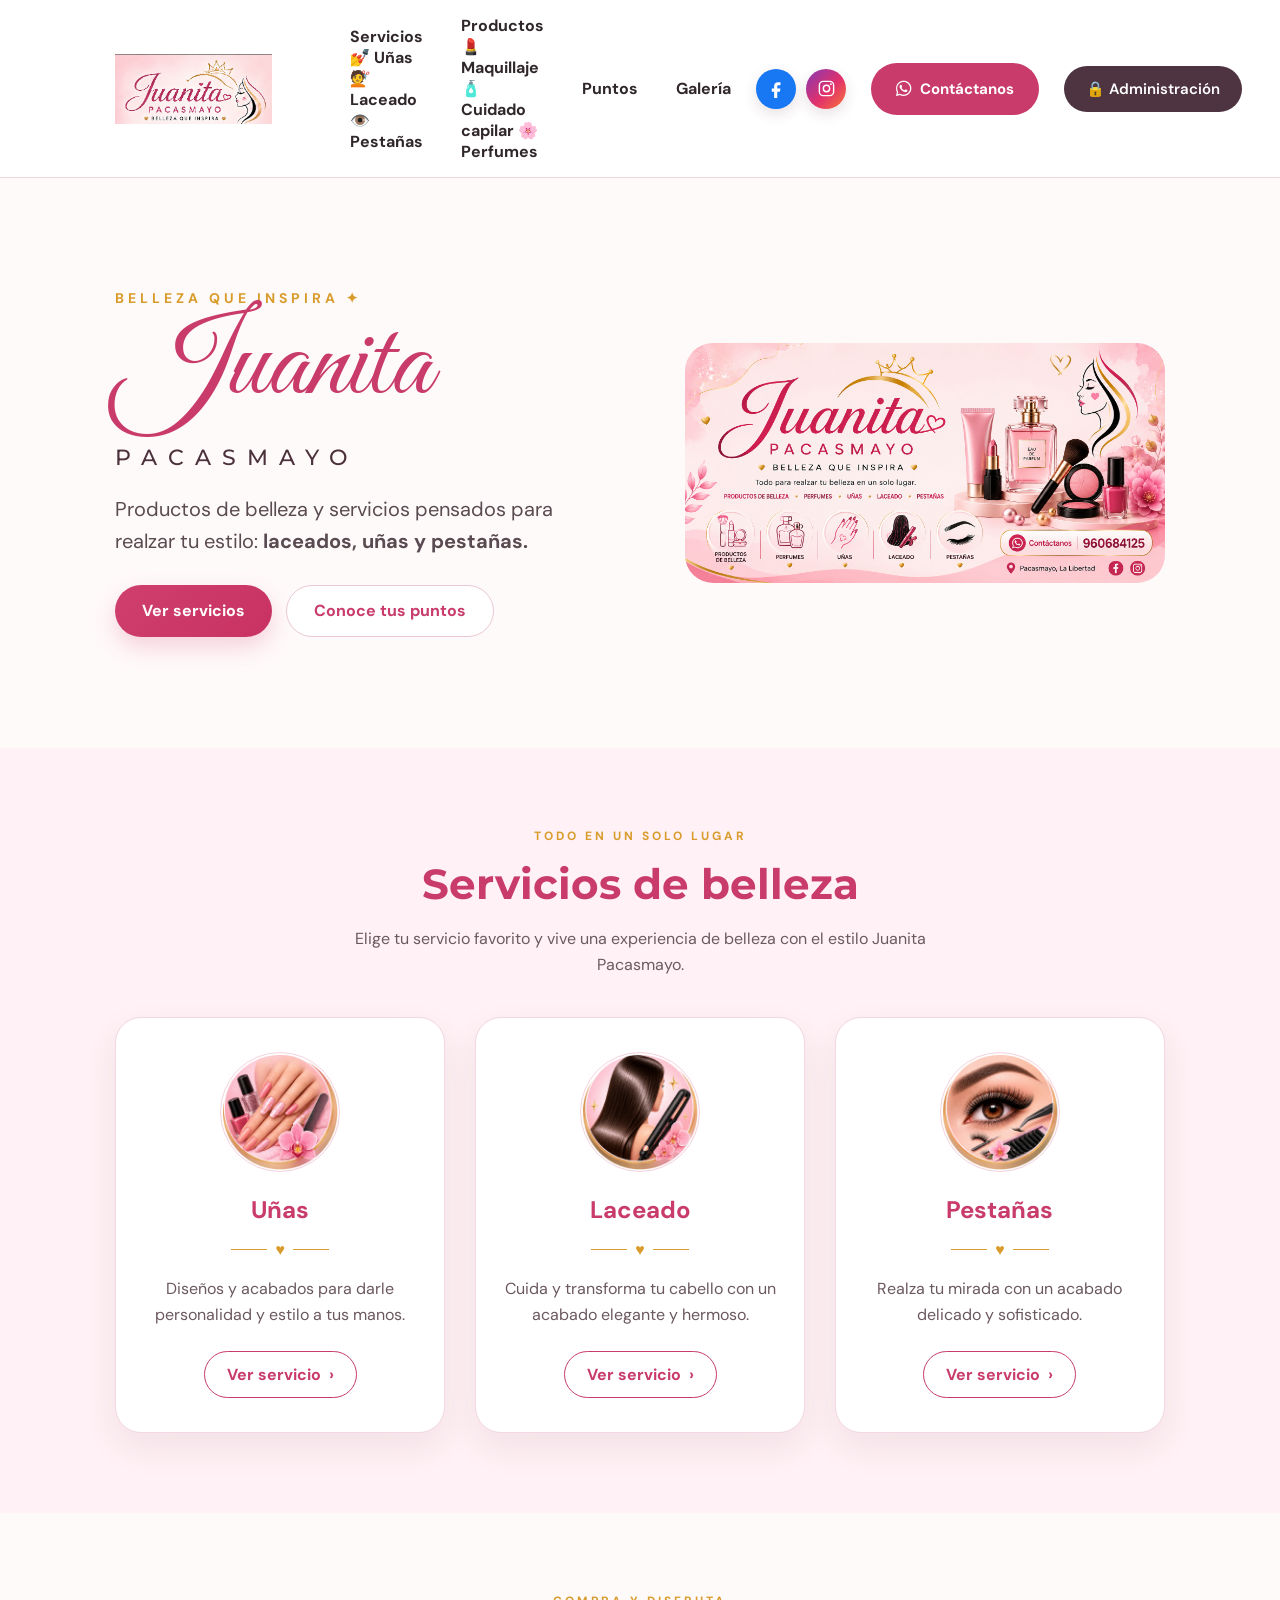
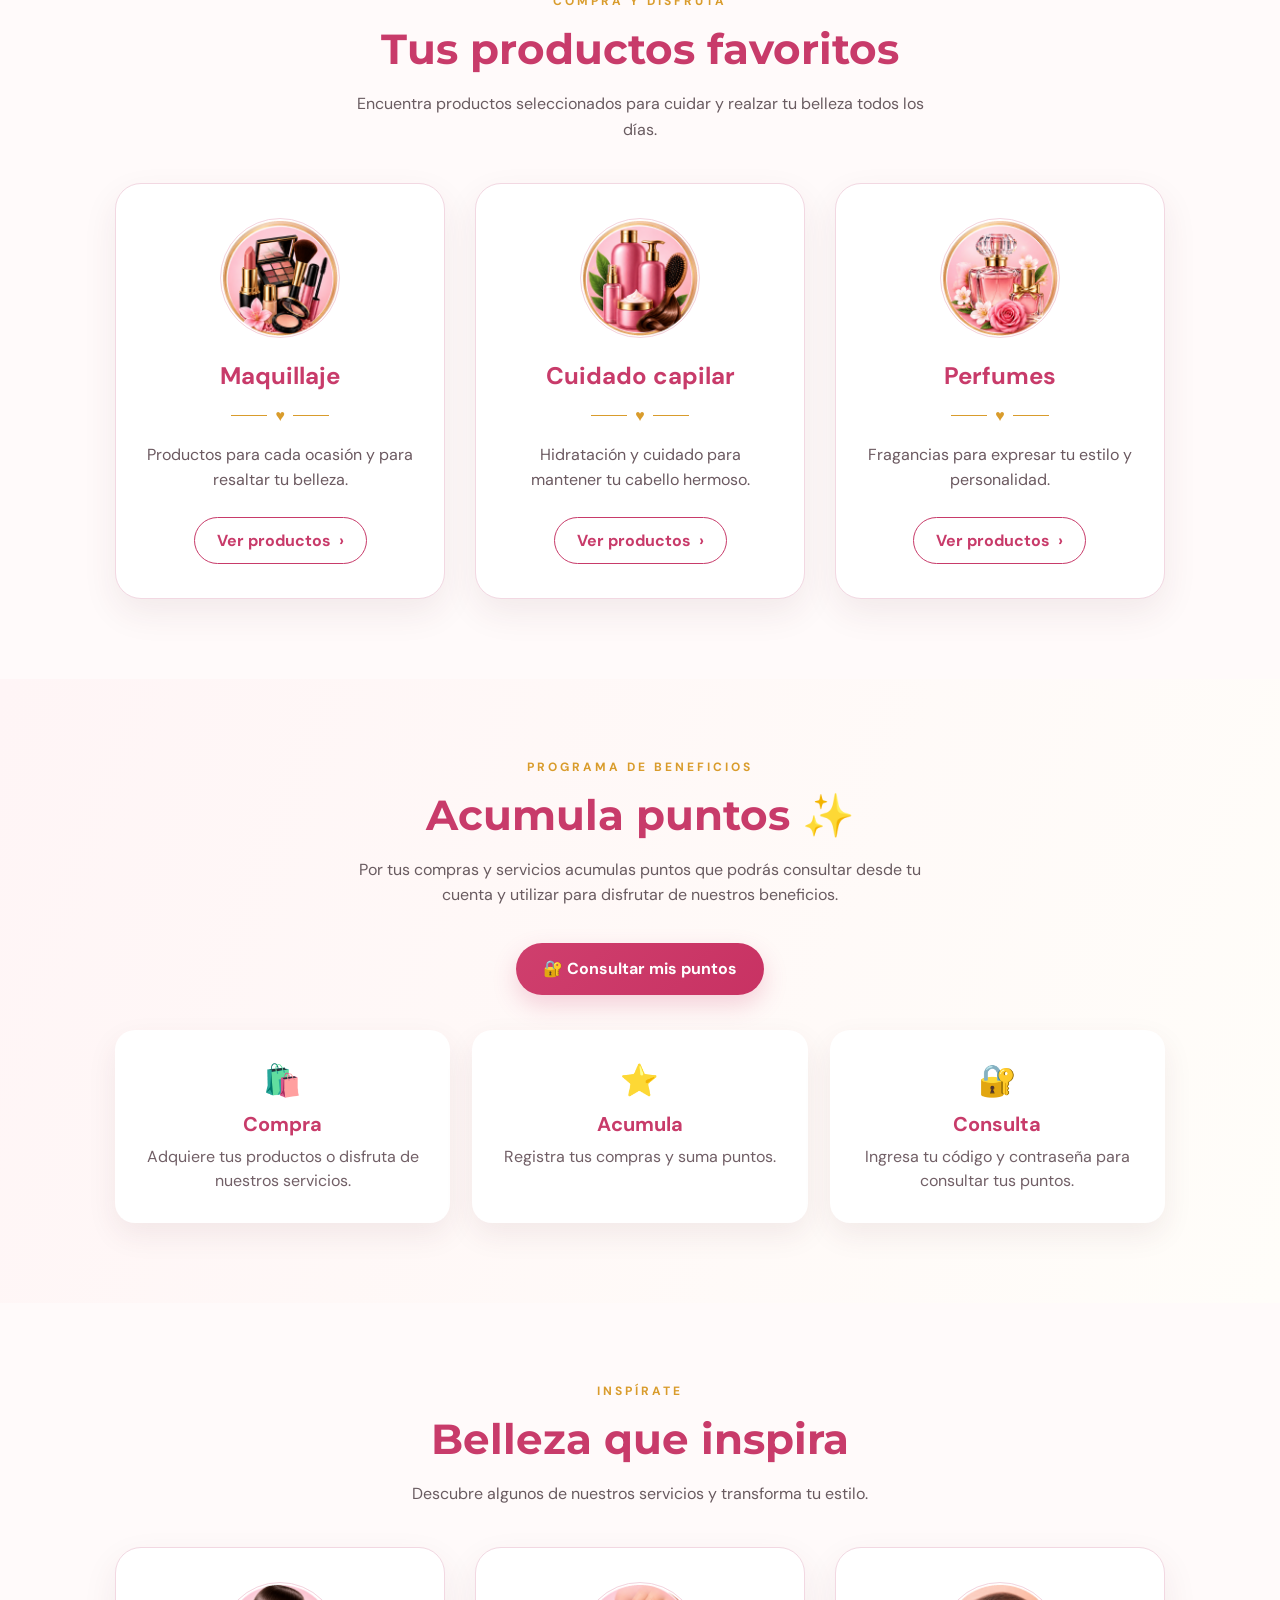
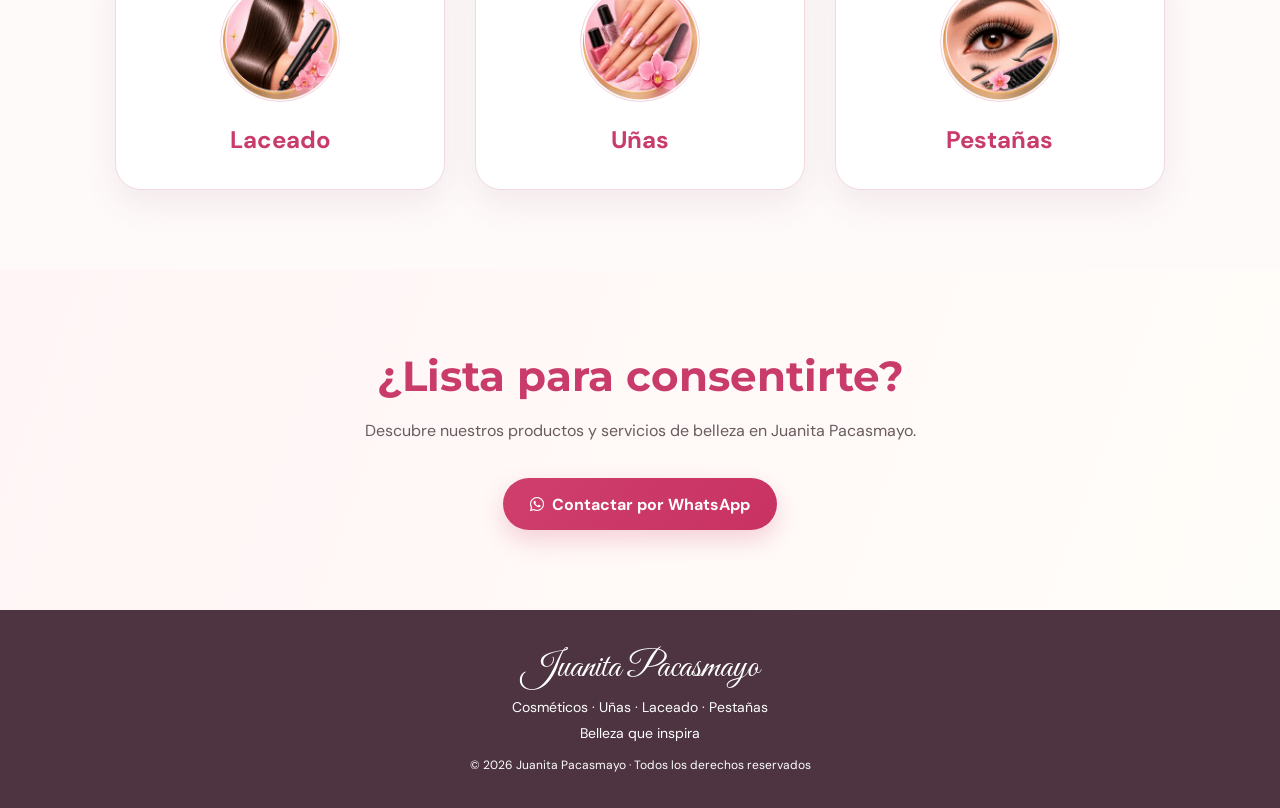
==== commit f8415887: "Update index.html" ====
--- a/index.html
+++ b/index.html
@@ -93,14 +93,26 @@
   id="mainNav"
 >
 
-  <a href="#servicios">
-    Servicios
-  </a>
-
-  <a href="#productos">
-    Productos
-  </a>
-
+<div class="nav-dropdown">
+    <a href="#servicios" class="nav-dropdown-btn">Servicios</a>
+
+    <div class="nav-dropdown-menu">
+        <a href="#unas">💅 Uñas</a>
+        <a href="#laceado">💇 Laceado</a>
+        <a href="#pestanas">👁️ Pestañas</a>
+    </div>
+</div>
+
+<div class="nav-dropdown">
+    <a href="#productos" class="nav-dropdown-btn">Productos</a>
+
+    <div class="nav-dropdown-menu">
+        <a href="#maquillaje">💄 Maquillaje</a>
+        <a href="#cuidado-capilar">🧴 Cuidado capilar</a>
+        <a href="#perfumes">🌸 Perfumes</a>
+    </div>
+</div>
+  
   <a href="consulta.html">
     Puntos
   </a>
@@ -228,6 +240,23 @@
 
 
 <!-- =================================================
+     ADMINISTRACIÓN PARA PC
+
+     Esta versión está FUERA del menú.
+
+     En celular se oculta mediante CSS.
+================================================== -->
+
+<a
+  href="login.html"
+  class="boton-administracion"
+  aria-label="Administración"
+>
+  🔒 Administración
+</a>
+
+
+<!-- =================================================
      BOTÓN MENÚ CELULAR
 ================================================== -->
 
--- a/styles.css
+++ b/styles.css
@@ -488,21 +488,15 @@
 ===================================================== */
 
 .hero-art img {
-display: block;
-
-width: 100%;
-
-aspect-ratio: 1.62 / 1;
-
-object-fit: cover;
-
-object-position: center;
-
-border-radius: 28px;
-
-box-shadow:
-15px 25px 45px rgba(89, 35, 50, 0.15);
-}
+  display: block;
+  width: 100%;
+  height: auto;
+  aspect-ratio: auto;
+  object-fit: contain;
+  object-position: center;
+  border-radius: 28px;
+}
+
 
 /* =====================================================
 SECCIONES
@@ -1683,10 +1677,30 @@
 }
 
 /* =====================================================
-   AJUSTE FINAL DEL MENÚ MÓVIL
+   BOTÓN ADMINISTRACIÓN PARA PC
    ===================================================== */
 .boton-administracion {
-  display: none !important;
+  display: inline-flex;
+  align-items: center;
+  justify-content: center;
+  padding: 13px 22px;
+  background-color: #4d3440;
+  color: white;
+  text-decoration: none;
+  border-radius: 30px;
+  font-weight: 600;
+  font-size: 15px;
+  white-space: nowrap;
+  transition:
+    background-color 0.3s ease,
+    transform 0.3s ease;
+  flex-shrink: 0;
+}
+
+.boton-administracion:hover {
+  background-color: #7a5063;
+  color: white;
+  transform: translateY(-2px);
 }
 
 @media (max-width: 768px) {
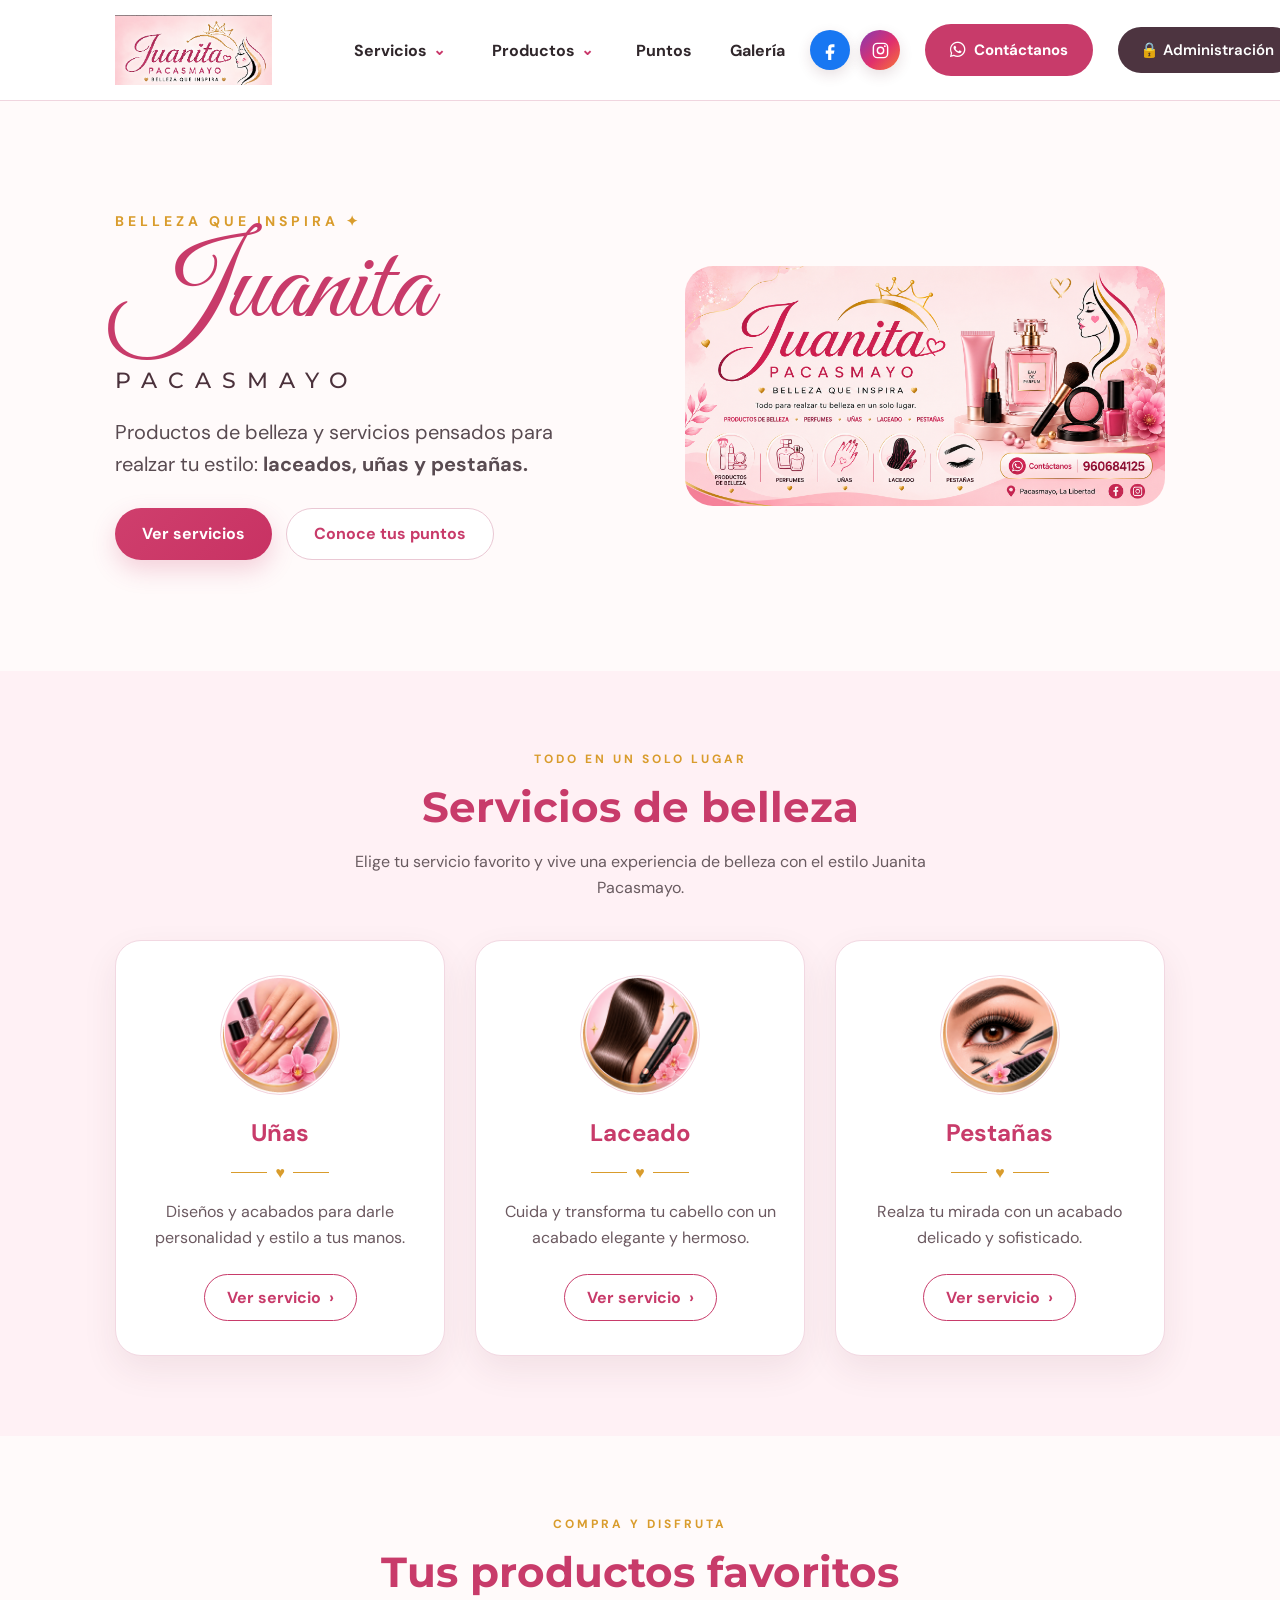
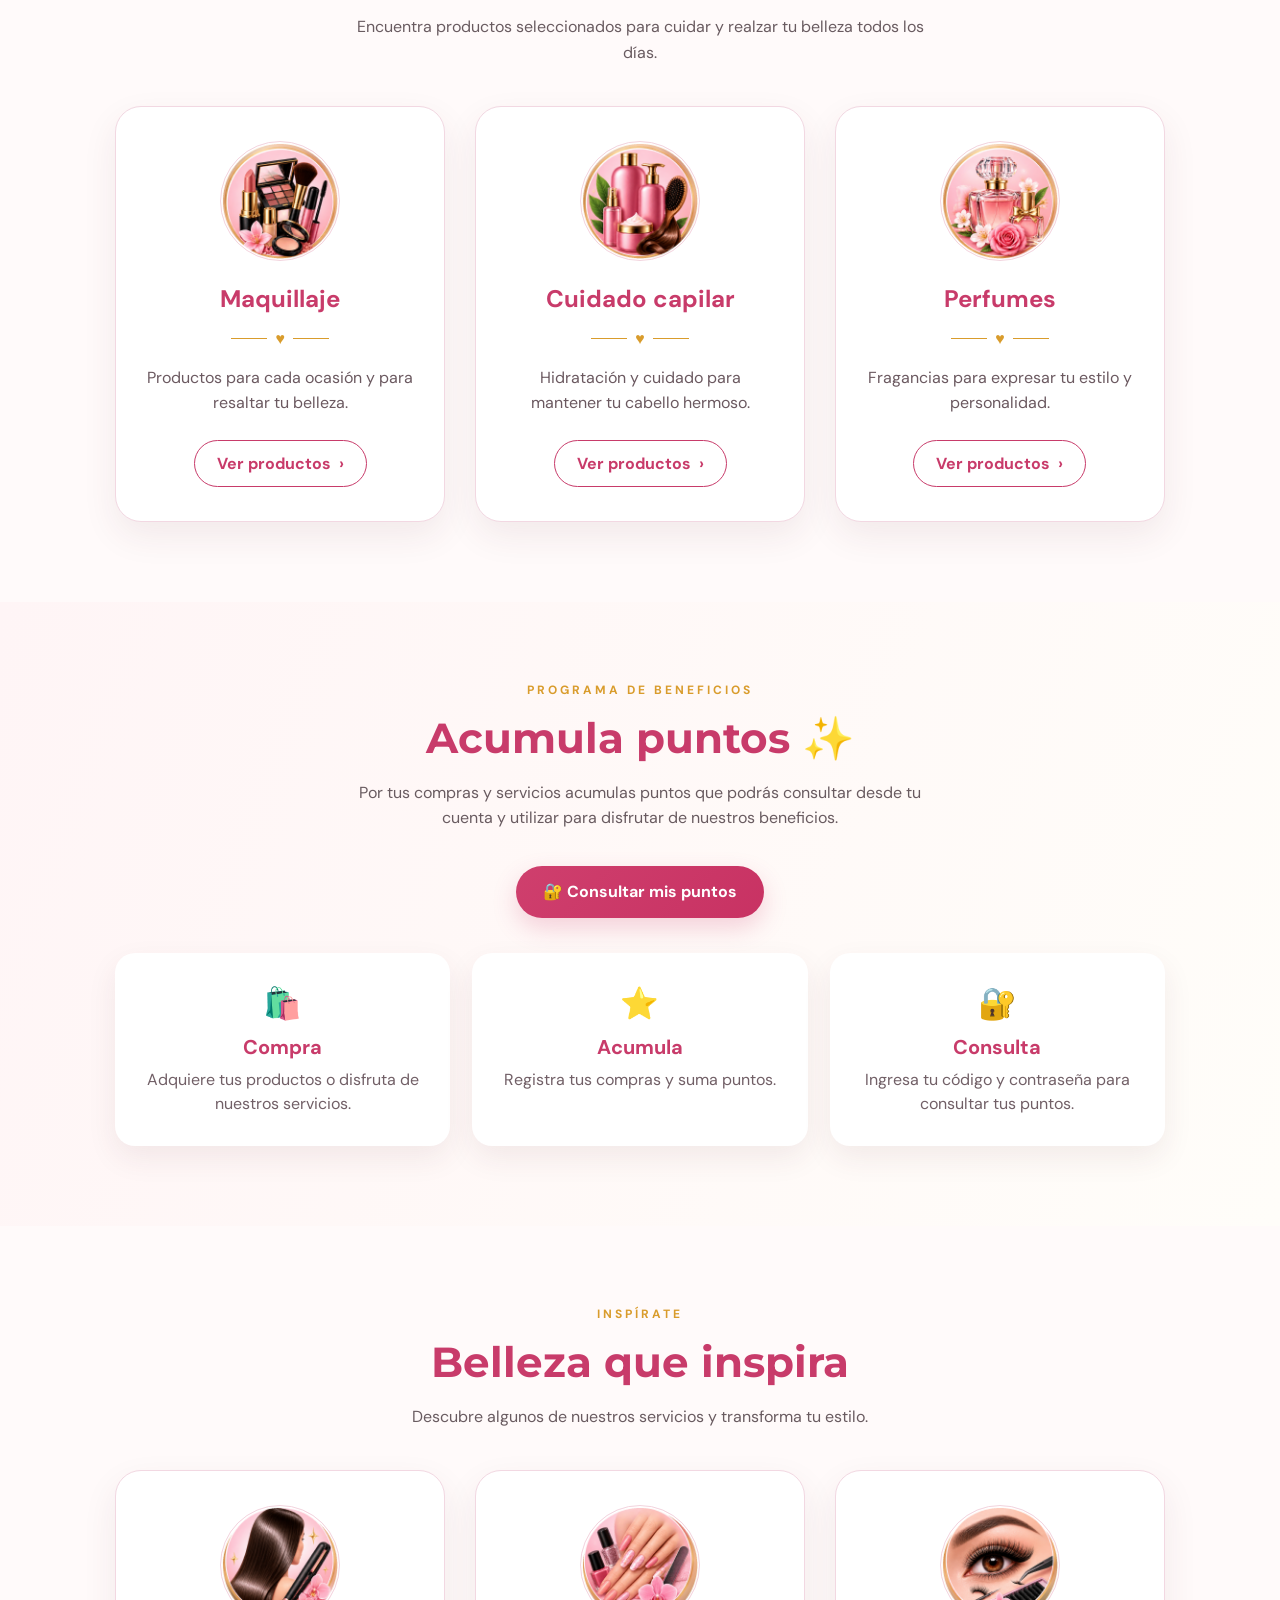
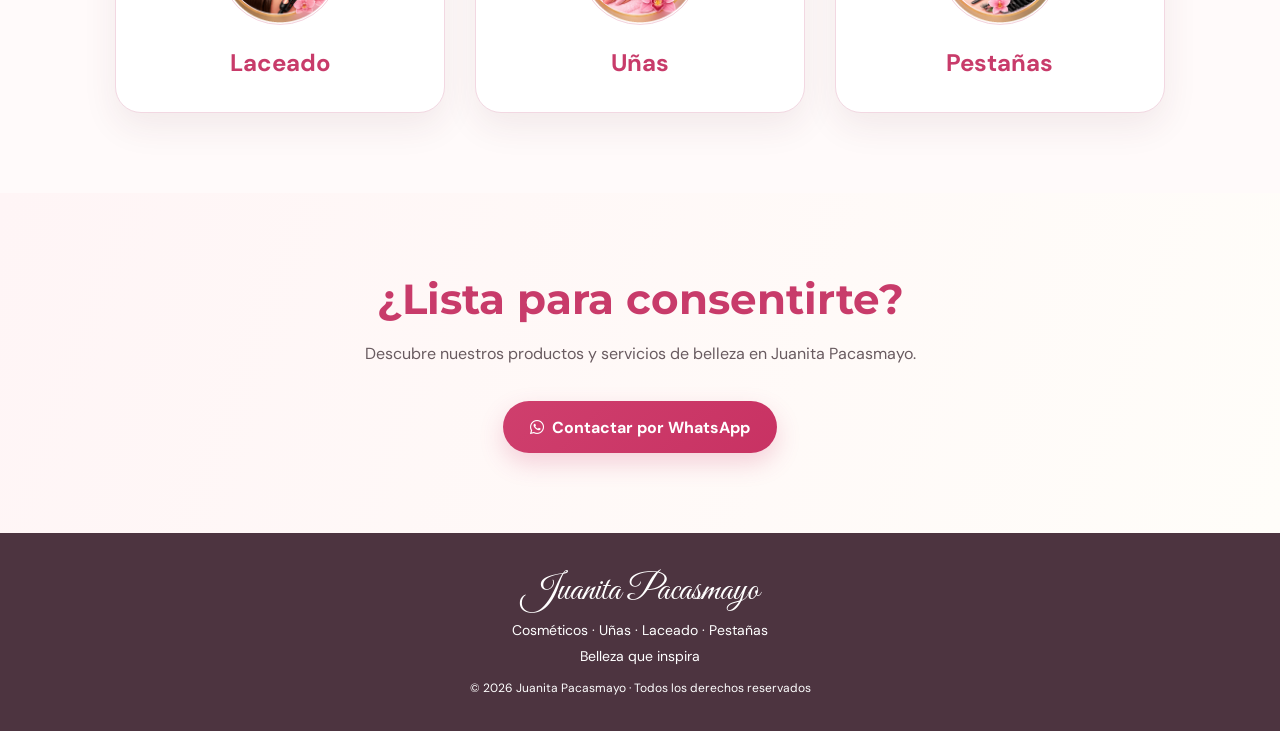
==== commit 5996eb24: "Update index.html" ====
--- a/index.html
+++ b/index.html
@@ -1,29 +1,23 @@
 <!DOCTYPE html>
-
 <html lang="es">
 
 <head>
 
   <meta charset="UTF-8">
 
-<meta
-name="viewport"
-content="width=device-width, initial-scale=1.0"
-
->
-
-<meta
-name="description"
-content="Juanita Pacasmayo - productos de belleza, uñas, laceado y pestañas. Belleza que inspira."
-
->
+  <meta
+    name="viewport"
+    content="width=device-width, initial-scale=1.0"
+  >
+
+  <meta
+    name="description"
+    content="Juanita Pacasmayo - productos de belleza, uñas, laceado y pestañas. Belleza que inspira."
+  >
 
   <title>Juanita Pacasmayo | Belleza que inspira</title>
 
-  <!-- =====================================================
-       GOOGLE FONTS
-  ====================================================== -->
-
+  <!-- GOOGLE FONTS -->
   <link rel="preconnect" href="https://fonts.googleapis.com">
 
   <link
@@ -37,19 +31,13 @@
     rel="stylesheet"
   >
 
-  <!-- =====================================================
-       FONT AWESOME
-  ====================================================== -->
-
+  <!-- FONT AWESOME -->
   <link
     rel="stylesheet"
     href="https://cdnjs.cloudflare.com/ajax/libs/font-awesome/6.5.2/css/all.min.css"
   >
 
-  <!-- =====================================================
-       ESTILOS
-  ====================================================== -->
-
+  <!-- CSS -->
   <link
     rel="stylesheet"
     href="styles.css"
@@ -57,230 +45,276 @@
 
 </head>
 
+
 <body>
 
-  <!-- =====================================================
-       ENCABEZADO
-  ====================================================== -->
-
-  <header class="site-header">
-
-<!-- LOGO -->
-
-<a
-  href="index.html"
-  class="brand"
-  aria-label="Juanita Pacasmayo - Inicio"
->
-
-  <img
-    src="images/Logo.png"
-    alt="Juanita Pacasmayo"
-  >
-
-</a>
-
-
-<!-- =================================================
-     MENÚ PRINCIPAL
-     
-     En PC aparece horizontal.
-     En celular aparece dentro del menú ☰.
-================================================== -->
-
-<nav
-  class="main-nav"
-  id="mainNav"
->
-
-<div class="nav-dropdown">
-    <a href="#servicios" class="nav-dropdown-btn">Servicios</a>
-
-    <div class="nav-dropdown-menu">
-        <a href="#unas">💅 Uñas</a>
-        <a href="#laceado">💇 Laceado</a>
-        <a href="#pestanas">👁️ Pestañas</a>
+
+<!-- =====================================================
+     ENCABEZADO
+====================================================== -->
+
+<header class="site-header">
+
+
+  <!-- LOGO -->
+
+  <a
+    href="index.html"
+    class="brand"
+    aria-label="Juanita Pacasmayo - Inicio"
+  >
+
+    <img
+      src="images/Logo.png"
+      alt="Juanita Pacasmayo"
+    >
+
+  </a>
+
+
+  <!-- =================================================
+       MENÚ PRINCIPAL
+  ================================================== -->
+
+  <nav
+    class="main-nav"
+    id="mainNav"
+  >
+
+
+    <!-- ================================
+         SERVICIOS
+    ================================= -->
+
+    <div class="nav-dropdown">
+
+      <a
+        href="#servicios"
+        class="nav-dropdown-btn"
+      >
+        Servicios
+      </a>
+
+
+      <div class="nav-dropdown-menu">
+
+        <a href="#unas">
+          💅 Uñas
+        </a>
+
+        <a href="#laceado">
+          💇 Laceado
+        </a>
+
+        <a href="#pestanas">
+          👁️ Pestañas
+        </a>
+
+      </div>
+
     </div>
-</div>
-
-<div class="nav-dropdown">
-    <a href="#productos" class="nav-dropdown-btn">Productos</a>
-
-    <div class="nav-dropdown-menu">
-        <a href="#maquillaje">💄 Maquillaje</a>
-        <a href="#cuidado-capilar">🧴 Cuidado capilar</a>
-        <a href="#perfumes">🌸 Perfumes</a>
+
+
+    <!-- ================================
+         PRODUCTOS
+    ================================= -->
+
+    <div class="nav-dropdown">
+
+      <a
+        href="#productos"
+        class="nav-dropdown-btn"
+      >
+        Productos
+      </a>
+
+
+      <div class="nav-dropdown-menu">
+
+        <a href="#maquillaje">
+          💄 Maquillaje
+        </a>
+
+        <a href="#cuidado-capilar">
+          🧴 Cuidado capilar
+        </a>
+
+        <a href="#perfumes">
+          🌸 Perfumes
+        </a>
+
+      </div>
+
     </div>
-</div>
-  
-  <a href="consulta.html">
-    Puntos
+
+
+    <!-- PUNTOS -->
+
+    <a href="consulta.html">
+      Puntos
+    </a>
+
+
+    <!-- GALERÍA -->
+
+    <a href="#galeria">
+      Galería
+    </a>
+
+
+    <!-- ADMINISTRACIÓN PARA CELULAR -->
+
+    <a
+      href="login.html"
+      class="mobile-admin"
+    >
+      🔐 Administración
+    </a>
+
+
+  </nav>
+
+
+  <!-- =================================================
+       REDES SOCIALES
+  ================================================== -->
+
+  <div class="header-social">
+
+
+    <!-- FACEBOOK -->
+
+    <a
+      href="https://www.facebook.com/profile.php?id=61593488581069"
+      class="header-social-icon facebook"
+      target="_blank"
+      rel="noopener noreferrer"
+      aria-label="Facebook Juanita Pacasmayo"
+      title="Facebook"
+    >
+
+      <svg
+        viewBox="0 0 24 24"
+        aria-hidden="true"
+      >
+
+        <path
+          d="M14 8h3V4h-3c-3.31 0-5 1.69-5 5v3H6v4h3v8h4v-8h3.2l.8-4H13V9c0-.67.33-1 1-1z"
+        />
+
+      </svg>
+
+    </a>
+
+
+    <!-- INSTAGRAM -->
+
+    <a
+      href="#"
+      class="header-social-icon instagram"
+      target="_blank"
+      rel="noopener noreferrer"
+      aria-label="Instagram Juanita Pacasmayo"
+      title="Instagram"
+    >
+
+      <svg
+        viewBox="0 0 24 24"
+        aria-hidden="true"
+      >
+
+        <rect
+          x="3"
+          y="3"
+          width="18"
+          height="18"
+          rx="5"
+          ry="5"
+        />
+
+        <circle
+          cx="12"
+          cy="12"
+          r="4"
+        />
+
+        <circle
+          cx="17.5"
+          cy="6.5"
+          r="1.2"
+        />
+
+      </svg>
+
+    </a>
+
+
+  </div>
+
+
+  <!-- =================================================
+       WHATSAPP
+  ================================================== -->
+
+  <a
+    href="https://wa.me/51960684125?text=Hola%2C%20Juanita%20Pacasmayo.%20Me%20gustar%C3%ADa%20recibir%20informaci%C3%B3n%20sobre%20sus%20productos%20y%20servicios.%20Agradecer%C3%ADa%20que%20pudieran%20brindarme%20informaci%C3%B3n%20sobre%20los%20servicios%20disponibles%2C%20precios%20y%20horarios%20de%20atenci%C3%B3n.%20Muchas%20gracias."
+    class="contact-button"
+    target="_blank"
+    rel="noopener noreferrer"
+    aria-label="Contactar por WhatsApp"
+  >
+
+    <i class="fab fa-whatsapp"></i>
+
+    <span>
+      Contáctanos
+    </span>
+
   </a>
 
-  <a href="#galeria">
-    Galería
-  </a>
-
-
-  <!--
-    ADMINISTRACIÓN PARA CELULAR
-    Esta versión está dentro del menú.
-  -->
+
+  <!-- =================================================
+       ADMINISTRACIÓN PARA PC
+  ================================================== -->
 
   <a
     href="login.html"
-    class="mobile-admin"
-  >
-
-    🔐 Administración
-
+    class="boton-administracion"
+    aria-label="Administración"
+  >
+    🔒 Administración
   </a>
 
-</nav>
-
-
-<!-- =================================================
-     REDES SOCIALES
-================================================== -->
-
-<div class="header-social">
-
-
-  <!-- FACEBOOK -->
-
-  <a
-    href="https://www.facebook.com/profile.php?id=61593488581069"
-    class="header-social-icon facebook"
-    target="_blank"
-    rel="noopener noreferrer"
-    aria-label="Facebook Juanita Pacasmayo"
-    title="Facebook"
-  >
-
-    <svg
-      viewBox="0 0 24 24"
-      aria-hidden="true"
-    >
-
-      <path
-        d="M14 8h3V4h-3c-3.31 0-5 1.69-5 5v3H6v4h3v8h4v-8h3.2l.8-4H13V9c0-.67.33-1 1-1z"
-      />
-
-    </svg>
-
-  </a>
-
-
-  <!-- INSTAGRAM -->
-
-  <a
-    href="#"
-    class="header-social-icon instagram"
-    target="_blank"
-    rel="noopener noreferrer"
-    aria-label="Instagram Juanita Pacasmayo"
-    title="Instagram"
-  >
-
-    <svg
-      viewBox="0 0 24 24"
-      aria-hidden="true"
-    >
-
-      <rect
-        x="3"
-        y="3"
-        width="18"
-        height="18"
-        rx="5"
-        ry="5"
-      />
-
-      <circle
-        cx="12"
-        cy="12"
-        r="4"
-      />
-
-      <circle
-        cx="17.5"
-        cy="6.5"
-        r="1.2"
-      />
-
-    </svg>
-
-  </a>
-
-
-</div>
-
-
-<!-- =================================================
-     BOTÓN CONTÁCTANOS
-     
-     Este botón permanece fuera del menú.
-================================================== -->
-
-<a
-  href="https://wa.me/51960684125?text=Hola%2C%20Juanita%20Pacasmayo.%20Me%20gustar%C3%ADa%20recibir%20informaci%C3%B3n%20sobre%20sus%20productos%20y%20servicios.%20Agradecer%C3%ADa%20que%20pudieran%20brindarme%20informaci%C3%B3n%20sobre%20los%20servicios%20disponibles%2C%20precios%20y%20horarios%20de%20atenci%C3%B3n.%20Muchas%20gracias."
-  class="contact-button"
-  target="_blank"
-  rel="noopener noreferrer"
-  aria-label="Contactar por WhatsApp"
->
-
-  <i class="fab fa-whatsapp"></i>
-
-  <span>
-    Contáctanos
-  </span>
-
-</a>
-
-
-<!-- =================================================
-     ADMINISTRACIÓN PARA PC
-
-     Esta versión está FUERA del menú.
-
-     En celular se oculta mediante CSS.
-================================================== -->
-
-<a
-  href="login.html"
-  class="boton-administracion"
-  aria-label="Administración"
->
-  🔒 Administración
-</a>
-
-
-<!-- =================================================
-     BOTÓN MENÚ CELULAR
-================================================== -->
-
-<button
-  class="menu-toggle"
-  id="mobileMenuButton"
-  type="button"
-  aria-label="Abrir menú"
-  aria-expanded="false"
->
-
-  <span></span>
-  <span></span>
-  <span></span>
-
-</button>
-
-  </header>
-
-  <!-- =====================================================
-       CONTENIDO PRINCIPAL
-  ====================================================== -->
-
-  <main>
+
+  <!-- =================================================
+       MENÚ CELULAR
+  ================================================== -->
+
+  <button
+    class="menu-toggle"
+    id="mobileMenuButton"
+    type="button"
+    aria-label="Abrir menú"
+    aria-expanded="false"
+  >
+
+    <span></span>
+    <span></span>
+    <span></span>
+
+  </button>
+
+
+</header>
+
+
+
+<!-- =====================================================
+     CONTENIDO PRINCIPAL
+====================================================== -->
+
+<main>
+
 
 <!-- =================================================
      PORTADA
@@ -297,14 +331,17 @@
       Belleza que inspira ✦
     </div>
 
+
     <h1>
       Juanita
     </h1>
 
+
     <div class="location">
       PACASMAYO
     </div>
 
+
     <p class="intro">
 
       Productos de belleza y servicios pensados
@@ -315,6 +352,7 @@
       </strong>
 
     </p>
+
 
     <div class="hero-actions">
 
@@ -325,6 +363,7 @@
         Ver servicios
       </a>
 
+
       <a
         href="consulta.html"
         class="button secondary"
@@ -337,7 +376,7 @@
   </div>
 
 
-  <!-- IMAGEN DE PORTADA -->
+  <!-- IMAGEN PORTADA -->
 
   <div class="hero-art">
 
@@ -365,10 +404,12 @@
     Todo en un solo lugar
   </div>
 
+
   <h2>
     Servicios de belleza
   </h2>
 
+
   <p class="section-lead">
 
     Elige tu servicio favorito y vive una
@@ -381,9 +422,14 @@
   <div class="beauty-grid">
 
 
-    <!-- UÑAS -->
-
-    <article class="beauty-card">
+    <!-- =================================================
+         UÑAS
+    ================================================== -->
+
+    <article
+      class="beauty-card"
+      id="unas"
+    >
 
       <div class="beauty-icon">
 
@@ -394,15 +440,22 @@
 
       </div>
 
+
       <h3>
         Uñas
       </h3>
 
+
       <div class="card-decoration">
+
         <span></span>
-        ♥
+
+        ♥ 
+
         <span></span>
-      </div>
+
+      </div>
+
 
       <p>
 
@@ -410,6 +463,7 @@
         personalidad y estilo a tus manos.
 
       </p>
+
 
       <a
         href="#contacto"
@@ -417,7 +471,10 @@
       >
 
         Ver servicio
-        <span>›</span>
+
+        <span>
+          ›
+        </span>
 
       </a>
 
@@ -425,9 +482,14 @@
 
 
 
-    <!-- LACEADO -->
-
-    <article class="beauty-card">
+    <!-- =================================================
+         LACEADO
+    ================================================== -->
+
+    <article
+      class="beauty-card"
+      id="laceado"
+    >
 
       <div class="beauty-icon">
 
@@ -438,15 +500,22 @@
 
       </div>
 
+
       <h3>
         Laceado
       </h3>
 
+
       <div class="card-decoration">
+
         <span></span>
+
         ♥
+
         <span></span>
-      </div>
+
+      </div>
+
 
       <p>
 
@@ -454,6 +523,7 @@
         un acabado elegante y hermoso.
 
       </p>
+
 
       <a
         href="#contacto"
@@ -461,7 +531,10 @@
       >
 
         Ver servicio
-        <span>›</span>
+
+        <span>
+          ›
+        </span>
 
       </a>
 
@@ -469,9 +542,14 @@
 
 
 
-    <!-- PESTAÑAS -->
-
-    <article class="beauty-card">
+    <!-- =================================================
+         PESTAÑAS
+    ================================================== -->
+
+    <article
+      class="beauty-card"
+      id="pestanas"
+    >
 
       <div class="beauty-icon">
 
@@ -482,15 +560,22 @@
 
       </div>
 
+
       <h3>
         Pestañas
       </h3>
 
+
       <div class="card-decoration">
+
         <span></span>
+
         ♥
+
         <span></span>
-      </div>
+
+      </div>
+
 
       <p>
 
@@ -498,6 +583,7 @@
         delicado y sofisticado.
 
       </p>
+
 
       <a
         href="#contacto"
@@ -505,7 +591,10 @@
       >
 
         Ver servicio
-        <span>›</span>
+
+        <span>
+          ›
+        </span>
 
       </a>
 
@@ -531,10 +620,12 @@
     Compra y disfruta
   </div>
 
+
   <h2>
     Tus productos favoritos
   </h2>
 
+
   <p class="section-lead">
 
     Encuentra productos seleccionados para cuidar
@@ -546,9 +637,14 @@
   <div class="beauty-grid">
 
 
-    <!-- MAQUILLAJE -->
-
-    <article class="beauty-card">
+    <!-- =================================================
+         MAQUILLAJE
+    ================================================== -->
+
+    <article
+      class="beauty-card"
+      id="maquillaje"
+    >
 
       <div class="beauty-icon">
 
@@ -559,15 +655,22 @@
 
       </div>
 
+
       <h3>
         Maquillaje
       </h3>
 
+
       <div class="card-decoration">
+
         <span></span>
+
         ♥
+
         <span></span>
-      </div>
+
+      </div>
+
 
       <p>
 
@@ -575,6 +678,7 @@
         resaltar tu belleza.
 
       </p>
+
 
       <a
         href="#contacto"
@@ -582,7 +686,10 @@
       >
 
         Ver productos
-        <span>›</span>
+
+        <span>
+          ›
+        </span>
 
       </a>
 
@@ -590,9 +697,14 @@
 
 
 
-    <!-- CUIDADO CAPILAR -->
-
-    <article class="beauty-card">
+    <!-- =================================================
+         CUIDADO CAPILAR
+    ================================================== -->
+
+    <article
+      class="beauty-card"
+      id="cuidado-capilar"
+    >
 
       <div class="beauty-icon">
 
@@ -603,15 +715,22 @@
 
       </div>
 
+
       <h3>
         Cuidado capilar
       </h3>
 
+
       <div class="card-decoration">
+
         <span></span>
+
         ♥
+
         <span></span>
-      </div>
+
+      </div>
+
 
       <p>
 
@@ -619,6 +738,7 @@
         tu cabello hermoso.
 
       </p>
+
 
       <a
         href="#contacto"
@@ -626,7 +746,10 @@
       >
 
         Ver productos
-        <span>›</span>
+
+        <span>
+          ›
+        </span>
 
       </a>
 
@@ -634,9 +757,14 @@
 
 
 
-    <!-- PERFUMES -->
-
-    <article class="beauty-card">
+    <!-- =================================================
+         PERFUMES
+    ================================================== -->
+
+    <article
+      class="beauty-card"
+      id="perfumes"
+    >
 
       <div class="beauty-icon">
 
@@ -647,15 +775,22 @@
 
       </div>
 
+
       <h3>
         Perfumes
       </h3>
 
+
       <div class="card-decoration">
+
         <span></span>
+
         ♥
+
         <span></span>
-      </div>
+
+      </div>
+
 
       <p>
 
@@ -663,6 +798,7 @@
         y personalidad.
 
       </p>
+
 
       <a
         href="#contacto"
@@ -670,7 +806,10 @@
       >
 
         Ver productos
-        <span>›</span>
+
+        <span>
+          ›
+        </span>
 
       </a>
 
@@ -693,10 +832,12 @@
     Programa de beneficios
   </div>
 
+
   <h2>
     Acumula puntos ✨
   </h2>
 
+
   <p>
 
     Por tus compras y servicios acumulas puntos
@@ -705,13 +846,12 @@
 
   </p>
 
+
   <a
     href="consulta.html"
     class="button primary"
   >
-
     🔐 Consultar mis puntos
-
   </a>
 
 
@@ -738,7 +878,6 @@
     </article>
 
 
-
     <article>
 
       <span>
@@ -756,7 +895,6 @@
       </p>
 
     </article>
-
 
 
     <article>
@@ -798,9 +936,11 @@
     Inspírate
   </div>
 
+
   <h2>
     Belleza que inspira
   </h2>
+
 
   <p>
 
@@ -831,7 +971,6 @@
     </article>
 
 
-
     <article class="beauty-card">
 
       <div class="beauty-icon">
@@ -850,7 +989,6 @@
     </article>
 
 
-
     <article class="beauty-card">
 
       <div class="beauty-icon">
@@ -888,12 +1026,14 @@
     ¿Lista para consentirte?
   </h2>
 
+
   <p>
 
     Descubre nuestros productos y servicios
     de belleza en Juanita Pacasmayo.
 
   </p>
+
 
   <a
     href="https://wa.me/51960684125?text=Hola%2C%20Juanita%20Pacasmayo.%20Me%20gustar%C3%ADa%20recibir%20informaci%C3%B3n%20sobre%20sus%20productos%20y%20servicios."
@@ -910,77 +1050,156 @@
 
 </section>
 
-  </main>
-
-  <!-- =====================================================
-       PIE DE PÁGINA
-  ====================================================== -->
-
-  <footer>
-
-<strong>
-  Juanita Pacasmayo
-</strong>
-
-<div>
-  Cosméticos · Uñas · Laceado · Pestañas
-</div>
-
-<div style="margin-top:8px">
-  Belleza que inspira
-</div>
-
-<div
-  style="
-    margin-top:15px;
-    font-size:12px;
-  "
->
-
-  © 2026 Juanita Pacasmayo
-  · Todos los derechos reservados
-
-</div>
-
-  </footer>
-
-  <!-- =====================================================
-       JAVASCRIPT MENÚ CELULAR
-  ====================================================== -->
-
-  <script>
-    const mobileMenuButton = document.getElementById("mobileMenuButton");
-    const mainNav = document.getElementById("mainNav");
-
-    if (mobileMenuButton && mainNav) {
-      function closeMenu() {
-        mainNav.classList.remove("open");
-        mobileMenuButton.setAttribute("aria-expanded", "false");
-        mobileMenuButton.setAttribute("aria-label", "Abrir menú");
+
+</main>
+
+
+
+<!-- =====================================================
+     PIE DE PÁGINA
+====================================================== -->
+
+<footer>
+
+  <strong>
+    Juanita Pacasmayo
+  </strong>
+
+
+  <div>
+    Cosméticos · Uñas · Laceado · Pestañas
+  </div>
+
+
+  <div style="margin-top:8px">
+    Belleza que inspira
+  </div>
+
+
+  <div
+    style="
+      margin-top:15px;
+      font-size:12px;
+    "
+  >
+
+    © 2026 Juanita Pacasmayo
+    · Todos los derechos reservados
+
+  </div>
+
+
+</footer>
+
+
+
+<!-- =====================================================
+     JAVASCRIPT MENÚ CELULAR
+====================================================== -->
+
+<script>
+
+  const mobileMenuButton =
+    document.getElementById("mobileMenuButton");
+
+  const mainNav =
+    document.getElementById("mainNav");
+
+
+  if (mobileMenuButton && mainNav) {
+
+
+    function closeMenu() {
+
+      mainNav.classList.remove("open");
+
+      mobileMenuButton.setAttribute(
+        "aria-expanded",
+        "false"
+      );
+
+      mobileMenuButton.setAttribute(
+        "aria-label",
+        "Abrir menú"
+      );
+
+    }
+
+
+    mobileMenuButton.addEventListener(
+      "click",
+      function(event) {
+
+        event.stopPropagation();
+
+        const abierto =
+          mainNav.classList.toggle("open");
+
+
+        mobileMenuButton.setAttribute(
+          "aria-expanded",
+          abierto ? "true" : "false"
+        );
+
+
+        mobileMenuButton.setAttribute(
+          "aria-label",
+          abierto
+            ? "Cerrar menú"
+            : "Abrir menú"
+        );
+
       }
-
-      mobileMenuButton.addEventListener("click", function (event) {
-        event.stopPropagation();
-        const abierto = mainNav.classList.toggle("open");
-        mobileMenuButton.setAttribute("aria-expanded", abierto ? "true" : "false");
-        mobileMenuButton.setAttribute("aria-label", abierto ? "Cerrar menú" : "Abrir menú");
-      });
-
-      mainNav.querySelectorAll("a").forEach(function (enlace) {
-        enlace.addEventListener("click", closeMenu);
-      });
-
-      document.addEventListener("click", function (event) {
-        if (!mainNav.contains(event.target) && !mobileMenuButton.contains(event.target)) {
+    );
+
+
+    mainNav.querySelectorAll(
+      "a:not(.nav-dropdown-btn)"
+    ).forEach(
+      function(enlace) {
+
+        enlace.addEventListener(
+          "click",
+          closeMenu
+        );
+
+      }
+    );
+
+
+    document.addEventListener(
+      "click",
+      function(event) {
+
+        if (
+          !mainNav.contains(event.target) &&
+          !mobileMenuButton.contains(event.target)
+        ) {
+
+          closeMenu();
+
+        }
+
+      }
+    );
+
+
+    document.addEventListener(
+      "keydown",
+      function(event) {
+
+        if (event.key === "Escape") {
           closeMenu();
         }
-      });
-
-      document.addEventListener("keydown", function (event) {
-        if (event.key === "Escape") closeMenu();
-      });
-    }
-  </script>
+
+      }
+    );
+
+  }
+
+</script>
+
+
 </body>
 
 </html>
--- a/styles.css
+++ b/styles.css
@@ -1790,3 +1790,103 @@
     width: 220px !important;
   }
 }
+
+
+/* =========================================
+   MENÚS DESPLEGABLES DEL NAV
+========================================= */
+
+.nav-dropdown {
+    position: relative;
+    display: inline-block;
+}
+
+/* Botón principal */
+.nav-dropdown-btn {
+    display: flex;
+    align-items: center;
+    gap: 6px;
+    text-decoration: none;
+    color: #111;
+    font-weight: 700;
+    padding: 12px 4px;
+    transition: color 0.3s ease;
+}
+
+/* Flechita */
+.nav-dropdown-btn::after {
+    content: "⌄";
+    font-size: 15px;
+    color: #c93669;
+    transition: transform 0.3s ease;
+}
+
+/* Al pasar el mouse */
+.nav-dropdown:hover .nav-dropdown-btn {
+    color: #c93669;
+}
+
+.nav-dropdown:hover .nav-dropdown-btn::after {
+    transform: rotate(180deg);
+}
+
+/* Caja desplegable */
+.nav-dropdown-menu {
+    position: absolute;
+    top: calc(100% + 8px);
+    left: 50%;
+    transform: translateX(-50%) translateY(10px);
+
+    min-width: 210px;
+    padding: 10px;
+
+    background: #ffffff;
+    border-radius: 16px;
+
+    box-shadow: 0 12px 35px rgba(0, 0, 0, 0.15);
+    border: 1px solid rgba(201, 54, 105, 0.12);
+
+    opacity: 0;
+    visibility: hidden;
+    pointer-events: none;
+
+    transition:
+        opacity 0.25s ease,
+        transform 0.25s ease,
+        visibility 0.25s ease;
+
+    z-index: 9999;
+}
+
+/* Mostrar menú */
+.nav-dropdown:hover .nav-dropdown-menu {
+    opacity: 1;
+    visibility: visible;
+    pointer-events: auto;
+    transform: translateX(-50%) translateY(0);
+}
+
+/* Opciones */
+.nav-dropdown-menu a {
+    display: flex;
+    align-items: center;
+
+    padding: 12px 15px;
+    border-radius: 10px;
+
+    text-decoration: none;
+    color: #333;
+    font-weight: 600;
+
+    transition:
+        background 0.2s ease,
+        color 0.2s ease,
+        transform 0.2s ease;
+}
+
+/* Efecto al pasar el mouse */
+.nav-dropdown-menu a:hover {
+    background: #fff0f5;
+    color: #c93669;
+    transform: translateX(4px);
+}
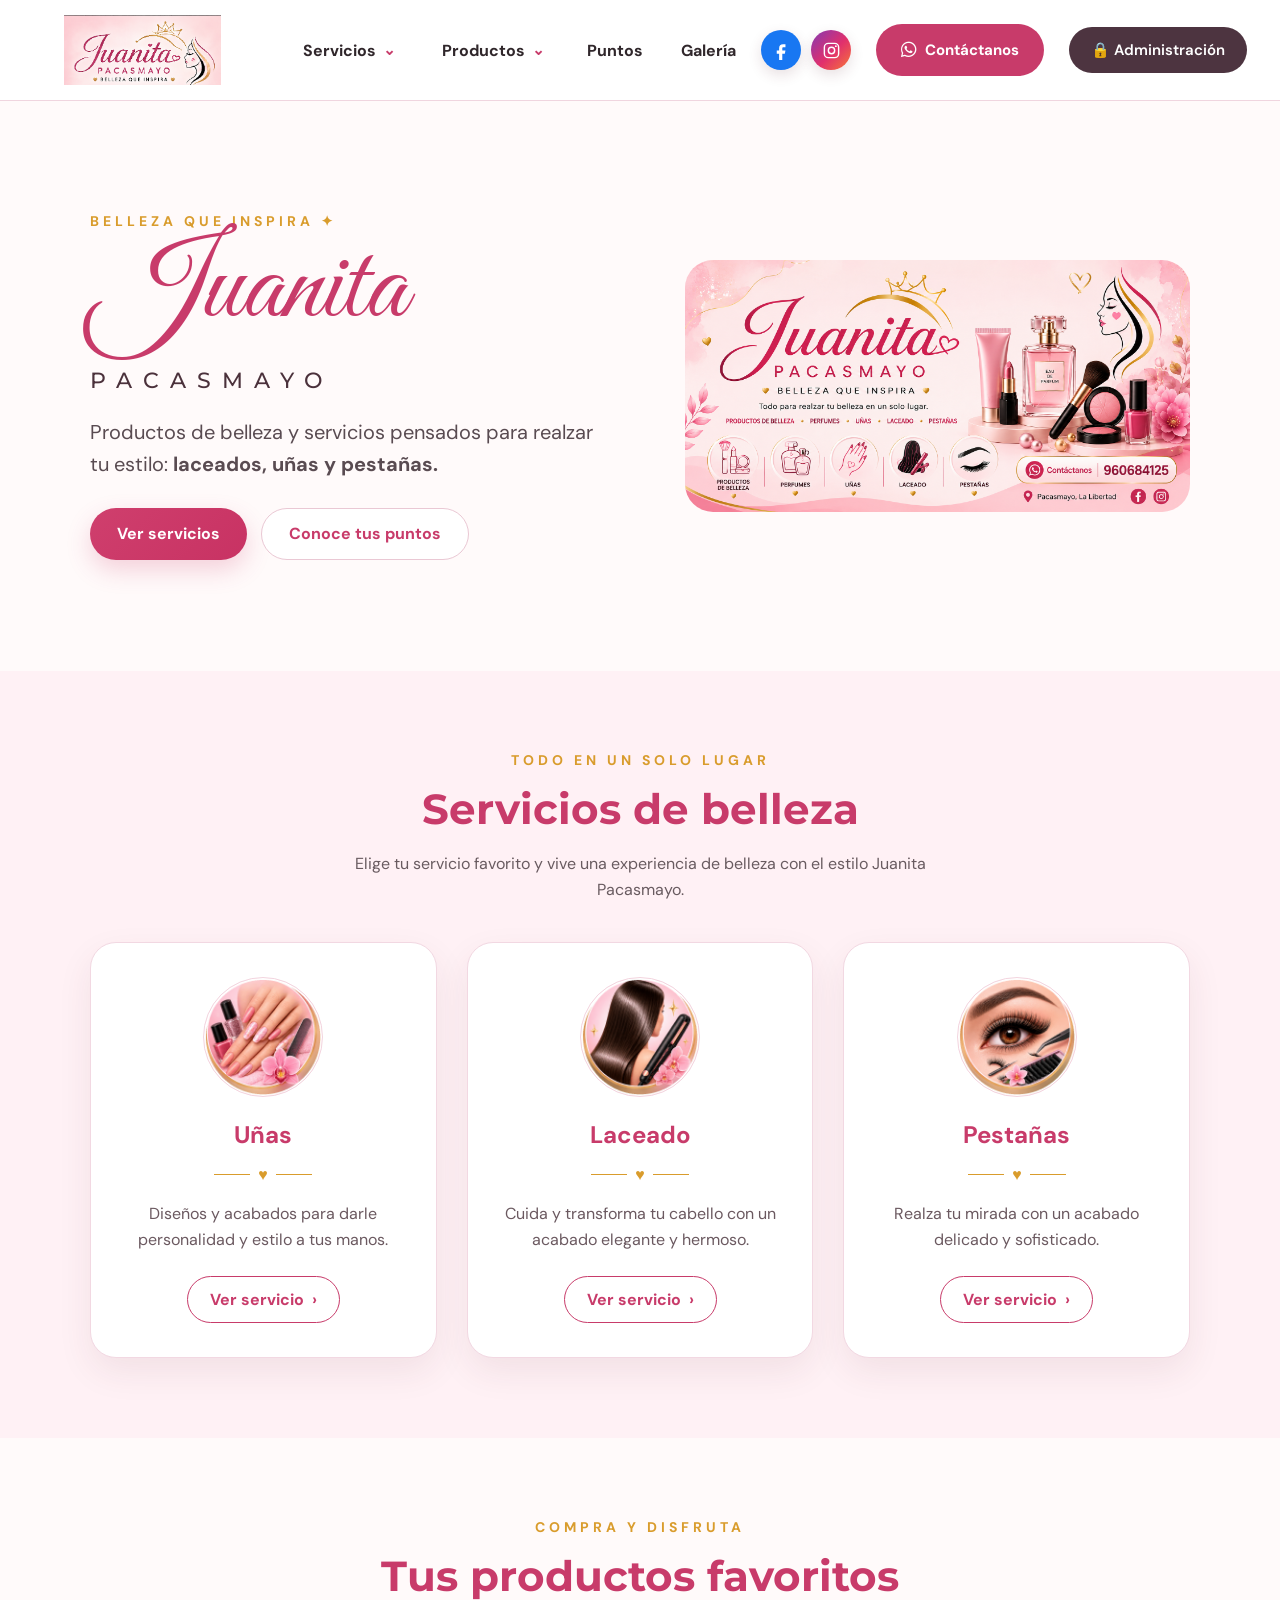
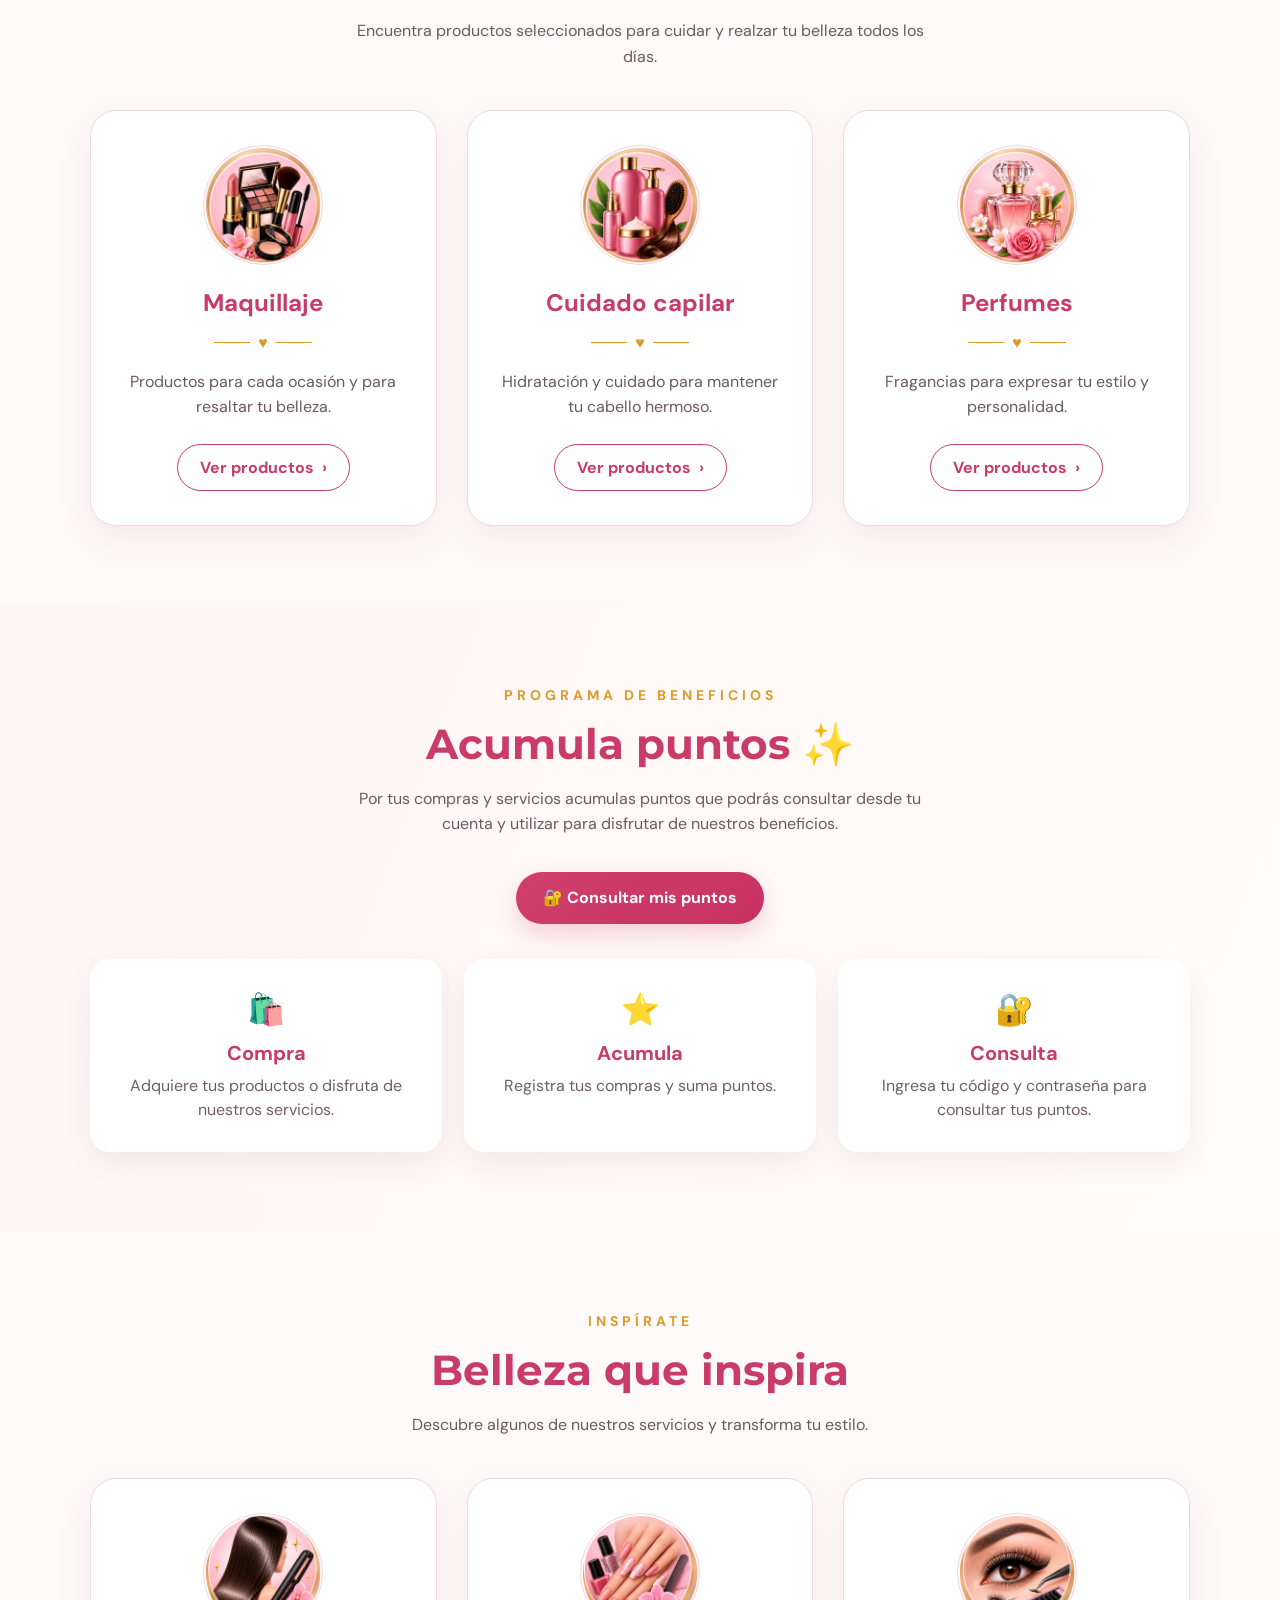
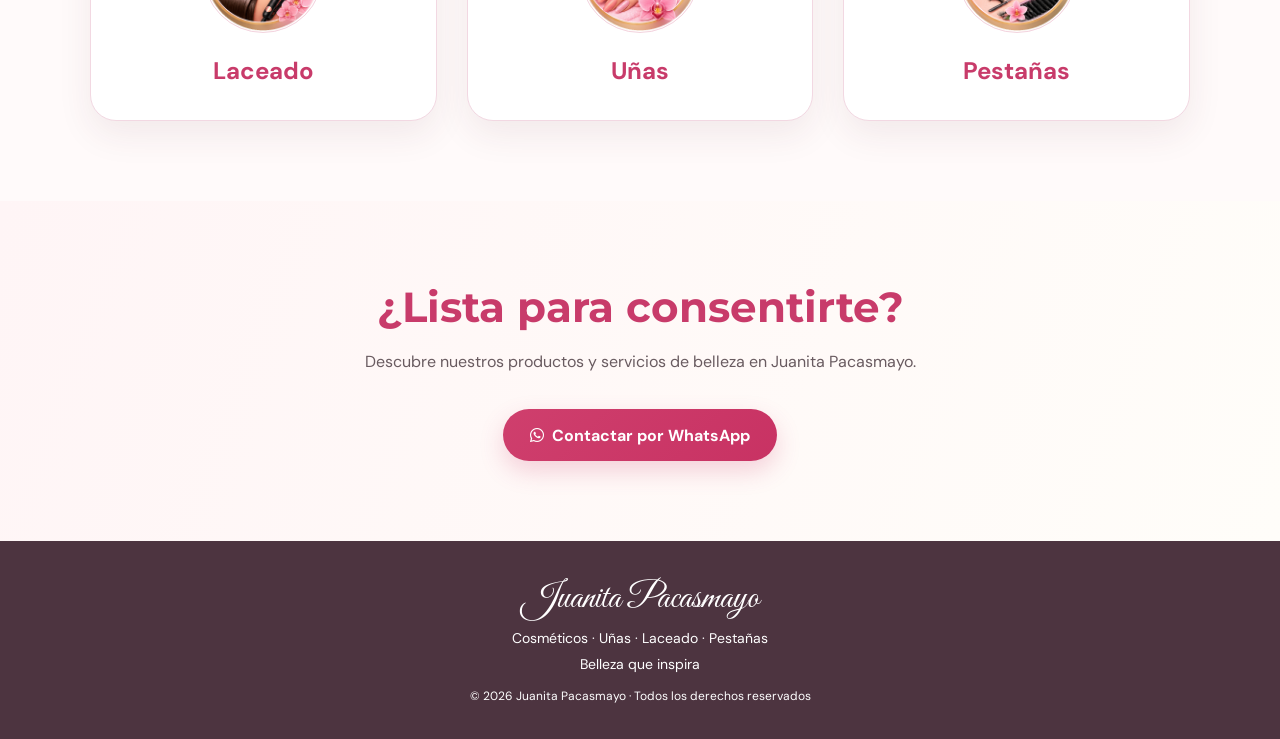
==== commit eb446706: "Update index.html" ====
--- a/index.html
+++ b/index.html
@@ -466,7 +466,7 @@
 
 
       <a
-        href="#contacto"
+        href="unas.html"
         class="card-button"
       >
 
--- a/styles.css
+++ b/styles.css
@@ -1,1892 +1,2140 @@
 :root {
---pink: #c83b6a;
---pink-dark: #aa2f59;
---gold: #d99c2c;
---ink: #30272b;
---paper: #fffafa;
---line: #f0d5df;
-}
-
-/* =====================================================
-GENERAL
+
+  --pink: #c83b6a;
+  --pink-dark: #aa2f59;
+  --gold: #d99c2c;
+  --ink: #30272b;
+  --paper: #fffafa;
+  --line: #f0d5df;
+
+}
+
+
+/* =====================================================
+   GENERAL
 ===================================================== */
 
 * {
   box-sizing: border-box;
-  }
+}
+
 
 html {
-scroll-behavior: smooth;
-}
+  scroll-behavior: smooth;
+}
+
 
 body {
-margin: 0;
-color: var(--ink);
-background: var(--paper);
-font-family: "DM Sans", Arial, sans-serif;
-}
+
+  margin: 0;
+
+  color: var(--ink);
+
+  background: var(--paper);
+
+  font-family:
+    "DM Sans",
+    Arial,
+    sans-serif;
+
+}
+
 
 a {
-text-decoration: none;
-}
-
-/* =====================================================
-ENCABEZADO
+  text-decoration: none;
+}
+
+
+/* =====================================================
+   HEADER
 ===================================================== */
 
 .site-header {
-min-height: 100px;
-
-display: flex;
-align-items: center;
-
-gap: 25px;
-
-padding: 15px 9%;
-
-background: white;
-
-border-bottom: 1px solid var(--line);
-
-position: sticky;
-top: 0;
-
-z-index: 1000;
-}
-
-/* =====================================================
-LOGO
+
+  min-height: 100px;
+
+  display: flex;
+
+  align-items: center;
+
+  gap: 25px;
+
+  padding: 15px 5%;
+
+  background: white;
+
+  border-bottom:
+    1px solid var(--line);
+
+  position: sticky;
+
+  top: 0;
+
+  z-index: 1000;
+
+}
+
+
+/* =====================================================
+   LOGO
 ===================================================== */
 
 .brand {
-display: flex;
-align-items: center;
-
-width: 210px;
-
-text-decoration: none;
-
-flex-shrink: 0;
-}
+
+  display: flex;
+
+  align-items: center;
+
+  width: 210px;
+
+  flex-shrink: 0;
+
+}
+
 
 .brand img {
-display: block;
-
-width: 195px;
-
-max-height: 70px;
-
-object-fit: contain;
-
-object-position: left center;
-}
-
-/* =====================================================
-MENÚ PRINCIPAL
+
+  display: block;
+
+  width: 195px;
+
+  max-height: 70px;
+
+  object-fit: contain;
+
+  object-position: left center;
+
+}
+
+
+/* =====================================================
+   MENÚ PRINCIPAL
 ===================================================== */
 
 .main-nav {
-flex: 1;
-
-display: flex;
-
-justify-content: center;
-
-align-items: center;
-
-gap: 38px;
-}
-
-.main-nav a {
-color: var(--ink);
-
-font-size: 16px;
-
-font-weight: 700;
-
-text-decoration: none;
-
-transition: 0.2s ease;
-}
-
-.main-nav a:hover {
-color: var(--pink);
-}
-
-/* =====================================================
-ADMINISTRACIÓN DENTRO DEL MENÚ MÓVIL
-===================================================== */
+
+  flex: 1;
+
+  display: flex;
+
+  justify-content: center;
+
+  align-items: center;
+
+  gap: 38px;
+
+}
+
+
+.main-nav > a,
+.nav-dropdown-btn {
+
+  color: var(--ink);
+
+  font-size: 16px;
+
+  font-weight: 700;
+
+  text-decoration: none;
+
+  transition:
+    color .2s ease;
+
+}
+
+
+.main-nav > a:hover,
+.nav-dropdown-btn:hover {
+
+  color: var(--pink);
+
+}
+
+
+/* =====================================================
+   MENÚS DESPLEGABLES
+===================================================== */
+
+.nav-dropdown {
+
+  position: relative;
+
+  display: inline-block;
+
+}
+
+
+/* BOTÓN */
+
+.nav-dropdown-btn {
+
+  display: flex;
+
+  align-items: center;
+
+  gap: 7px;
+
+  padding: 12px 4px;
+
+  cursor: pointer;
+
+}
+
+
+/* FLECHA */
+
+.nav-dropdown-btn::after {
+
+  content: "⌄";
+
+  font-size: 15px;
+
+  color: var(--pink);
+
+  transition:
+    transform .25s ease;
+
+}
+
+
+.nav-dropdown:hover
+.nav-dropdown-btn::after {
+
+  transform:
+    rotate(180deg);
+
+}
+
+
+/* =====================================================
+   CAJA DEL SUBMENÚ
+===================================================== */
+
+.nav-dropdown-menu {
+
+  position: absolute;
+
+  top: calc(100% + 0px);
+
+  left: 50%;
+
+  transform:
+    translateX(-50%)
+    translateY(10px);
+
+  min-width: 220px;
+
+  padding: 10px;
+
+  background: #fff;
+
+  border:
+    1px solid rgba(201,54,105,.14);
+
+  border-radius: 16px;
+
+  box-shadow:
+    0 15px 35px
+    rgba(0,0,0,.14);
+
+  opacity: 0;
+
+  visibility: hidden;
+
+  pointer-events: none;
+
+  transition:
+    opacity .22s ease,
+    transform .22s ease,
+    visibility .22s ease;
+
+  z-index: 9999;
+
+}
+
 
 /*
-Oculto en PC.
-Se activa solamente en celular.
+  PEQUEÑA ZONA INVISIBLE ENTRE
+  EL BOTÓN Y EL SUBMENÚ.
+
+  Esto evita que desaparezca
+  cuando mueves el mouse.
 */
 
+.nav-dropdown-menu::before {
+
+  content: "";
+
+  position: absolute;
+
+  top: -12px;
+
+  left: 0;
+
+  right: 0;
+
+  height: 12px;
+
+}
+
+
+/* MOSTRAR */
+
+.nav-dropdown:hover
+.nav-dropdown-menu {
+
+  opacity: 1;
+
+  visibility: visible;
+
+  pointer-events: auto;
+
+  transform:
+    translateX(-50%)
+    translateY(0);
+
+}
+
+
+/* =====================================================
+   OPCIONES DEL SUBMENÚ
+===================================================== */
+
+.nav-dropdown-menu a {
+
+  display: flex;
+
+  align-items: center;
+
+  gap: 8px;
+
+  width: 100%;
+
+  padding: 12px 15px;
+
+  border-radius: 10px;
+
+  color: #333;
+
+  font-size: 15px;
+
+  font-weight: 600;
+
+  transition:
+    background .2s ease,
+    color .2s ease,
+    transform .2s ease;
+
+}
+
+
+.nav-dropdown-menu a:hover {
+
+  background: #fff0f5;
+
+  color: var(--pink);
+
+  transform:
+    translateX(4px);
+
+}
+
+
+/* =====================================================
+   REDES SOCIALES
+===================================================== */
+
+.header-social {
+
+  display: flex;
+
+  align-items: center;
+
+  gap: 10px;
+
+  flex-shrink: 0;
+
+}
+
+
+.header-social-icon {
+
+  width: 40px;
+
+  height: 40px;
+
+  display: flex;
+
+  align-items: center;
+
+  justify-content: center;
+
+  border-radius: 50%;
+
+  text-decoration: none;
+
+  box-shadow:
+    0 5px 14px
+    rgba(89,35,50,.14);
+
+  transition:
+    transform .25s ease,
+    box-shadow .25s ease;
+
+}
+
+
+.header-social-icon svg {
+
+  width: 19px;
+
+  height: 19px;
+
+  display: block;
+
+}
+
+
+/* FACEBOOK */
+
+.header-social-icon.facebook {
+
+  background: #1877f2;
+
+  color: white;
+
+}
+
+
+.header-social-icon.facebook svg {
+
+  fill: currentColor;
+
+}
+
+
+/* INSTAGRAM */
+
+.header-social-icon.instagram {
+
+  color: white;
+
+  background:
+    linear-gradient(
+      135deg,
+      #833ab4,
+      #e1306c 55%,
+      #f77737
+    );
+
+}
+
+
+.header-social-icon.instagram svg {
+
+  fill: none;
+
+  stroke: currentColor;
+
+  stroke-width: 1.8;
+
+}
+
+
+.header-social-icon.instagram
+svg circle:last-child {
+
+  fill: currentColor;
+
+  stroke: none;
+
+}
+
+
+/* HOVER */
+
+.header-social-icon:hover {
+
+  transform:
+    translateY(-3px)
+    scale(1.08);
+
+  box-shadow:
+    0 9px 20px
+    rgba(89,35,50,.22);
+
+}
+
+
+/* =====================================================
+   BOTÓN WHATSAPP
+===================================================== */
+
+.contact-button {
+
+  display: inline-flex;
+
+  align-items: center;
+
+  justify-content: center;
+
+  gap: 8px;
+
+  min-height: 52px;
+
+  padding: 0 25px;
+
+  border-radius: 999px;
+
+  background: var(--pink);
+
+  color: white;
+
+  font-size: 15px;
+
+  font-weight: 700;
+
+  white-space: nowrap;
+
+  transition:
+    background .25s ease,
+    transform .25s ease;
+
+  flex-shrink: 0;
+
+}
+
+
+.contact-button:hover {
+
+  background:
+    var(--pink-dark);
+
+  color: white;
+
+  transform:
+    translateY(-2px);
+
+}
+
+
+.contact-button i {
+
+  font-size: 18px;
+
+}
+
+
+/* =====================================================
+   ADMINISTRACIÓN
+===================================================== */
+
+.boton-administracion {
+
+  display: inline-flex;
+
+  align-items: center;
+
+  justify-content: center;
+
+  padding: 13px 22px;
+
+  background: #4d3440;
+
+  color: white;
+
+  text-decoration: none;
+
+  border-radius: 30px;
+
+  font-weight: 600;
+
+  font-size: 15px;
+
+  white-space: nowrap;
+
+  transition:
+    background-color .3s ease,
+    transform .3s ease;
+
+  flex-shrink: 0;
+
+}
+
+
+.boton-administracion:hover {
+
+  background:
+    #7a5063;
+
+  color: white;
+
+  transform:
+    translateY(-2px);
+
+}
+
+
+/* ADMINISTRACIÓN MÓVIL */
+
 .mobile-admin {
-display: none;
-}
-
-/* =====================================================
-REDES SOCIALES
-===================================================== */
-
-.header-social {
-display: flex;
-
-align-items: center;
-
-gap: 10px;
-
-flex-shrink: 0;
-}
-
-.header-social-icon {
-width: 40px;
-height: 40px;
-
-display: flex;
-
-align-items: center;
-justify-content: center;
-
-border-radius: 50%;
-
-text-decoration: none;
-
-box-shadow:
-0 5px 14px rgba(89, 35, 50, 0.14);
-
-transition:
-transform 0.25s ease,
-box-shadow 0.25s ease;
-}
-
-.header-social-icon svg {
-width: 19px;
-height: 19px;
-
-display: block;
-}
-
-/* FACEBOOK */
-
-.header-social-icon.facebook {
-background: #1877f2;
-
-color: white;
-}
-
-.header-social-icon.facebook svg {
-fill: currentColor;
-}
-
-/* INSTAGRAM */
-
-.header-social-icon.instagram {
-color: white;
-
-background:
-linear-gradient(
-135deg,
-#833ab4,
-#e1306c 55%,
-#f77737
-);
-}
-
-.header-social-icon.instagram svg {
-fill: none;
-
-stroke: currentColor;
-
-stroke-width: 1.8;
-}
-
-.header-social-icon.instagram svg circle:last-child {
-fill: currentColor;
-
-stroke: none;
-}
-
-/* HOVER */
-
-.header-social-icon:hover {
-transform:
-translateY(-3px) scale(1.08);
-
-box-shadow:
-0 9px 20px rgba(89, 35, 50, 0.22);
-}
-
-/* =====================================================
-BOTÓN CONTÁCTANOS
-===================================================== */
-
-.contact-button {
-display: inline-flex;
-
-align-items: center;
-
-justify-content: center;
-
-gap: 8px;
-
-min-height: 52px;
-
-padding: 0 25px;
-
-border-radius: 999px;
-
-background: var(--pink);
-
-color: white;
-
-font-family: "DM Sans", Arial, sans-serif;
-
-font-size: 15px;
-
-font-weight: 700;
-
-text-decoration: none;
-
-white-space: nowrap;
-
-transition:
-background 0.25s ease,
-transform 0.25s ease;
-
-flex-shrink: 0;
-}
-
-.contact-button:hover {
-background: var(--pink-dark);
-
-color: white;
-
-transform:
-translateY(-2px);
-}
-
-.contact-button i {
-font-size: 18px;
-}
-
-
-
-/* =====================================================
-BOTÓN MENÚ
+
+  display: none;
+
+}
+
+
+/* =====================================================
+   BOTÓN MENÚ MÓVIL
 ===================================================== */
 
 .menu-toggle {
-display: none;
-
-width: 42px;
-height: 42px;
-
-padding: 5px;
-
-border: none;
-
-background: transparent;
-
-cursor: pointer;
-
-flex-direction: column;
-
-align-items: center;
-
-justify-content: center;
-
-gap: 5px;
-
-flex-shrink: 0;
-}
+
+  display: none;
+
+  width: 42px;
+
+  height: 42px;
+
+  padding: 5px;
+
+  border: none;
+
+  background: transparent;
+
+  cursor: pointer;
+
+  flex-direction: column;
+
+  align-items: center;
+
+  justify-content: center;
+
+  gap: 5px;
+
+}
+
 
 .menu-toggle span {
-display: block;
-
-width: 28px;
-
-height: 3px;
-
-margin: 0;
-
-border-radius: 10px;
-
-background: var(--pink);
-}
-
-/* =====================================================
-PORTADA
+
+  display: block;
+
+  width: 28px;
+
+  height: 3px;
+
+  border-radius: 10px;
+
+  background:
+    var(--pink);
+
+}
+
+
+/* =====================================================
+   PORTADA
 ===================================================== */
 
 .hero {
-max-width: 1530px;
-
-min-height: 570px;
-
-display: grid;
-
-grid-template-columns: 1fr 1fr;
-
-align-items: center;
-
-gap: clamp(45px, 7vw, 110px);
-
-margin: auto;
-
-padding: 80px 9%;
-
-background: var(--paper);
-}
+
+  max-width: 1530px;
+
+  min-height: 570px;
+
+  display: grid;
+
+  grid-template-columns:
+    1fr 1fr;
+
+  align-items: center;
+
+  gap:
+    clamp(45px,7vw,110px);
+
+  margin: auto;
+
+  padding:
+    80px 7%;
+
+  background:
+    var(--paper);
+
+}
+
 
 .hero-copy {
-min-width: 0;
-}
+
+  min-width: 0;
+
+}
+
 
 .eyebrow,
 .section-kicker {
-margin: 0 0 14px;
-
-color: var(--gold);
-
-font-size: 14px;
-
-font-weight: 700;
-
-text-transform: uppercase;
-
-letter-spacing: 4px;
-}
+
+  margin:
+    0 0 14px;
+
+  color:
+    var(--gold);
+
+  font-size: 14px;
+
+  font-weight: 700;
+
+  text-transform:
+    uppercase;
+
+  letter-spacing: 4px;
+
+}
+
 
 h1 {
-margin: 0;
-
-color: var(--pink);
-
-font-family: "Great Vibes", cursive;
-
-font-size: clamp(85px, 9vw, 138px);
-
-font-weight: 400;
-
-line-height: 0.8;
-}
+
+  margin: 0;
+
+  color:
+    var(--pink);
+
+  font-family:
+    "Great Vibes",
+    cursive;
+
+  font-size:
+    clamp(85px,9vw,138px);
+
+  font-weight: 400;
+
+  line-height: .8;
+
+}
+
 
 .location {
-margin: 30px 0 22px;
-
-color: #4b313b;
-
-font-family: "Montserrat", Arial, sans-serif;
-
-font-size: 22px;
-
-font-weight: 500;
-
-letter-spacing: 11px;
-}
+
+  margin:
+    30px 0 22px;
+
+  color:
+    #4b313b;
+
+  font-family:
+    "Montserrat",
+    Arial,
+    sans-serif;
+
+  font-size: 22px;
+
+  font-weight: 500;
+
+  letter-spacing: 11px;
+
+}
+
 
 .intro {
-max-width: 620px;
-
-margin: 0 0 28px;
-
-color: #594b51;
-
-font-size: 20px;
-
-line-height: 1.6;
-}
+
+  max-width: 620px;
+
+  margin:
+    0 0 28px;
+
+  color:
+    #594b51;
+
+  font-size: 20px;
+
+  line-height: 1.6;
+
+}
+
 
 .hero-actions {
-display: flex;
-
-flex-wrap: wrap;
-
-gap: 14px;
-}
-
-/* =====================================================
-BOTONES
+
+  display: flex;
+
+  flex-wrap: wrap;
+
+  gap: 14px;
+
+}
+
+
+/* =====================================================
+   BOTONES
 ===================================================== */
 
 .button {
-display: inline-flex;
-
-align-items: center;
-
-justify-content: center;
-
-gap: 8px;
-
-min-height: 52px;
-
-padding: 0 27px;
-
-border-radius: 30px;
-
-font-weight: 700;
-
-text-decoration: none;
-
-transition: 0.2s ease;
-
-cursor: pointer;
-}
+
+  display: inline-flex;
+
+  align-items: center;
+
+  justify-content: center;
+
+  gap: 8px;
+
+  min-height: 52px;
+
+  padding: 0 27px;
+
+  border-radius: 30px;
+
+  font-weight: 700;
+
+  text-decoration: none;
+
+  transition: .2s ease;
+
+  cursor: pointer;
+
+}
+
 
 .button.primary {
-color: white;
-
-background:
-linear-gradient(
-135deg,
-#cf3f6d,
-#c83263
-);
-
-border: none;
-
-box-shadow:
-0 10px 25px rgba(207, 63, 109, 0.22);
-}
+
+  color: white;
+
+  background:
+    linear-gradient(
+      135deg,
+      #cf3f6d,
+      #c83263
+    );
+
+  border: none;
+
+  box-shadow:
+    0 10px 25px
+    rgba(207,63,109,.22);
+
+}
+
 
 .button.primary:hover {
-background:
-linear-gradient(
-135deg,
-#c83263,
-#b92d5b
-);
-
-color: white;
-
-transform:
-translateY(-2px);
-
-box-shadow:
-0 14px 30px rgba(207, 63, 109, 0.30);
-}
+
+  background:
+    linear-gradient(
+      135deg,
+      #c83263,
+      #b92d5b
+    );
+
+  color: white;
+
+  transform:
+    translateY(-2px);
+
+  box-shadow:
+    0 14px 30px
+    rgba(207,63,109,.30);
+
+}
+
 
 .button.secondary {
-color: var(--pink);
-
-background: white;
-
-border: 1px solid #eac8d4;
-}
+
+  color:
+    var(--pink);
+
+  background: white;
+
+  border:
+    1px solid #eac8d4;
+
+}
+
 
 .button.secondary:hover {
-background: #fff1f6;
-
-transform:
-translateY(-2px);
-}
-
-/* =====================================================
-IMAGEN PORTADA
+
+  background:
+    #fff1f6;
+
+  transform:
+    translateY(-2px);
+
+}
+
+
+/* =====================================================
+   IMAGEN PORTADA
 ===================================================== */
 
 .hero-art img {
+
   display: block;
+
   width: 100%;
+
   height: auto;
-  aspect-ratio: auto;
+
   object-fit: contain;
+
   object-position: center;
+
   border-radius: 28px;
-}
-
-
-/* =====================================================
-SECCIONES
+
+}
+
+
+/* =====================================================
+   SECCIONES
 ===================================================== */
 
 .content-section,
 .visit,
 .gallery {
-padding: 80px 9%;
-
-text-align: center;
-}
+
+  padding:
+    80px 7%;
+
+  text-align: center;
+
+}
+
 
 .content-section h2,
 .visit h2,
 .gallery h2 {
-margin: 0;
-
-color: var(--pink);
-
-font-family: "Montserrat", Arial, sans-serif;
-
-font-size: clamp(29px, 4vw, 42px);
-}
-
-.section-kicker {
-font-size: 12px;
-
-letter-spacing: 3px;
-}
+
+  margin: 0;
+
+  color:
+    var(--pink);
+
+  font-family:
+    "Montserrat",
+    Arial,
+    sans-serif;
+
+  font-size:
+    clamp(29px,4vw,42px);
+
+}
+
 
 .section-lead,
 .visit > p:not(.section-kicker),
 .gallery > p:not(.section-kicker) {
-max-width: 600px;
-
-margin: 16px auto 35px;
-
-color: #695b60;
-
-line-height: 1.6;
-}
-
-/* =====================================================
-SERVICIOS
+
+  max-width: 600px;
+
+  margin:
+    16px auto 35px;
+
+  color:
+    #695b60;
+
+  line-height: 1.6;
+
+}
+
+
+/* =====================================================
+   SERVICIOS
 ===================================================== */
 
 .services {
-background: #fff1f5;
-}
-
-/* =====================================================
-VISIT / PUNTOS / CONTACTO
+
+  background:
+    #fff1f5;
+
+}
+
+
+/* =====================================================
+   VISIT / PUNTOS / CONTACTO
 ===================================================== */
 
 .visit {
-background:
-linear-gradient(
-110deg,
-#fff5f6,
-#fffdf9
-);
-}
-
-/* =====================================================
-TARJETAS
+
+  background:
+    linear-gradient(
+      110deg,
+      #fff5f6,
+      #fffdf9
+    );
+
+}
+
+
+/* =====================================================
+   TARJETAS
+===================================================== */
+
+.beauty-grid {
+
+  max-width: 1200px;
+
+  margin:
+    40px auto 0;
+
+  display: grid;
+
+  grid-template-columns:
+    repeat(3,1fr);
+
+  gap: 30px;
+
+}
+
+
+.beauty-card {
+
+  position: relative;
+
+  background:
+    #fff;
+
+  border:
+    1px solid #f2d8e2;
+
+  border-radius:
+    26px;
+
+  padding:
+    34px 28px;
+
+  text-align:
+    center;
+
+  box-shadow:
+    0 14px 35px
+    rgba(89,35,50,.08);
+
+  transition:
+    transform .30s ease,
+    box-shadow .30s ease;
+
+  scroll-margin-top:
+    125px;
+
+}
+
+
+.beauty-card:hover {
+
+  transform:
+    translateY(-8px);
+
+  box-shadow:
+    0 22px 45px
+    rgba(89,35,50,.15);
+
+}
+
+
+/* =====================================================
+   ICONOS
+===================================================== */
+
+.beauty-icon {
+
+  width: 120px;
+
+  height: 120px;
+
+  margin:
+    0 auto 22px;
+
+  border-radius:
+    50%;
+
+  background:
+    linear-gradient(
+      145deg,
+      #fff5f8,
+      #ffe8ef
+    );
+
+  border:
+    1px solid #f3d5df;
+
+  display: flex;
+
+  align-items: center;
+
+  justify-content: center;
+
+  overflow: hidden;
+
+  box-shadow:
+    inset 0 0 0 4px #fff;
+
+}
+
+
+.beauty-icon img {
+
+  width: 120px;
+
+  height: 120px;
+
+  object-fit: cover;
+
+  border-radius: 50%;
+
+}
+
+
+/* =====================================================
+   TÍTULOS DE TARJETAS
+===================================================== */
+
+.beauty-card h3 {
+
+  color:
+    var(--pink);
+
+  margin: 0;
+
+  font-size: 24px;
+
+}
+
+
+/* =====================================================
+   DECORACIÓN
+===================================================== */
+
+.card-decoration {
+
+  display: flex;
+
+  align-items: center;
+
+  justify-content: center;
+
+  gap: 8px;
+
+  color:
+    var(--gold);
+
+  margin:
+    14px 0;
+
+}
+
+
+.card-decoration span {
+
+  width: 36px;
+
+  height: 1px;
+
+  background:
+    var(--gold);
+
+}
+
+
+/* =====================================================
+   TEXTO TARJETAS
+===================================================== */
+
+.beauty-card p {
+
+  color:
+    #6b5960;
+
+  line-height:
+    1.6;
+
+  margin-bottom:
+    24px;
+
+}
+
+
+/* =====================================================
+   BOTÓN TARJETA
+===================================================== */
+
+.card-button {
+
+  display: inline-flex;
+
+  align-items: center;
+
+  gap: 8px;
+
+  padding:
+    12px 22px;
+
+  border:
+    1.5px solid
+    var(--pink);
+
+  border-radius:
+    30px;
+
+  color:
+    var(--pink);
+
+  text-decoration:
+    none;
+
+  font-weight:
+    700;
+
+  transition:
+    .25s;
+
+}
+
+
+.card-button:hover {
+
+  background:
+    var(--pink);
+
+  color:
+    #fff;
+
+}
+
+
+/* =====================================================
+   PROGRAMA DE PUNTOS
 ===================================================== */
 
 .card-grid {
-max-width: 1100px;
-
-display: grid;
-
-grid-template-columns:
-repeat(3, 1fr);
-
-gap: 22px;
-
-margin: 35px auto 0;
-}
+
+  max-width:
+    1100px;
+
+  display:
+    grid;
+
+  grid-template-columns:
+    repeat(3,1fr);
+
+  gap:
+    22px;
+
+  margin:
+    35px auto 0;
+
+}
+
 
 .card-grid article {
-min-height: 190px;
-
-padding: 30px 22px;
-
-background: white;
-
-border-radius: 20px;
-
-box-shadow:
-0 12px 30px rgba(89, 35, 50, 0.08);
-
-transition: 0.2s ease;
-}
+
+  min-height:
+    190px;
+
+  padding:
+    30px 22px;
+
+  background:
+    white;
+
+  border-radius:
+    20px;
+
+  box-shadow:
+    0 12px 30px
+    rgba(89,35,50,.08);
+
+  transition:
+    .2s ease;
+
+}
+
 
 .card-grid article:hover {
-transform:
-translateY(-6px);
-
-box-shadow:
-0 18px 38px rgba(89, 35, 50, 0.13);
-}
+
+  transform:
+    translateY(-6px);
+
+  box-shadow:
+    0 18px 38px
+    rgba(89,35,50,.13);
+
+}
+
 
 .card-grid span {
-display: block;
-
-margin-bottom: 10px;
-
-font-size: 31px;
-}
+
+  display:
+    block;
+
+  margin-bottom:
+    10px;
+
+  font-size:
+    31px;
+
+}
+
 
 .card-grid h3 {
-margin: 0 0 8px;
-
-color: var(--pink);
-
-font-size: 20px;
-}
+
+  margin:
+    0 0 8px;
+
+  color:
+    var(--pink);
+
+  font-size:
+    20px;
+
+}
+
 
 .card-grid p {
-margin: 0;
-
-color: #715f66;
-
-line-height: 1.5;
-}
-
-/* =====================================================
-PRODUCTOS Y SERVICIOS PREMIUM
-===================================================== */
-
-.section-title {
-text-align: center;
-
-max-width: 720px;
-
-margin: 0 auto 45px;
-}
-
-.gold-decoration {
-display: flex;
-
-align-items: center;
-
-justify-content: center;
-
-gap: 12px;
-
-margin: 16px 0;
-
-color: var(--gold);
-}
-
-.gold-decoration span {
-width: 55px;
-
-height: 1px;
-
-background: var(--gold);
-}
-
-.beauty-grid {
-max-width: 1200px;
-
-margin: 40px auto 0;
-
-display: grid;
-
-grid-template-columns:
-repeat(3, 1fr);
-
-gap: 30px;
-}
-
-.beauty-card {
-background: #fff;
-
-border: 1px solid #f2d8e2;
-
-border-radius: 26px;
-
-padding: 34px 28px;
-
-text-align: center;
-
-box-shadow:
-0 14px 35px rgba(89, 35, 50, .08);
-
-transition: .30s ease;
-}
-
-.beauty-card:hover {
-transform:
-translateY(-8px);
-
-box-shadow:
-0 22px 45px rgba(89, 35, 50, .15);
-}
-
-.beauty-icon {
-width: 120px;
-
-height: 120px;
-
-margin: 0 auto 22px;
-
-border-radius: 50%;
-
-background:
-linear-gradient(
-145deg,
-#fff5f8,
-#ffe8ef
-);
-
-border: 1px solid #f3d5df;
-
-display: flex;
-
-align-items: center;
-
-justify-content: center;
-
-overflow: hidden;
-
-box-shadow:
-inset 0 0 0 4px #fff;
-}
-
-.beauty-icon img {
-width: 120px;
-
-height: 120px;
-
-object-fit: cover;
-
-border-radius: 50%;
-}
-
-.beauty-icon span {
-font-size: 56px;
-}
-
-.beauty-card h3 {
-color: var(--pink);
-
-margin: 0;
-
-font-size: 24px;
-}
-
-.card-decoration {
-display: flex;
-
-align-items: center;
-
-justify-content: center;
-
-gap: 8px;
-
-color: var(--gold);
-
-margin: 14px 0;
-}
-
-.card-decoration span {
-width: 36px;
-
-height: 1px;
-
-background: var(--gold);
-}
-
-.beauty-card p {
-color: #6b5960;
-
-line-height: 1.6;
-
-margin-bottom: 24px;
-}
-
-.card-button {
-display: inline-flex;
-
-align-items: center;
-
-gap: 8px;
-
-padding: 12px 22px;
-
-border: 1.5px solid var(--pink);
-
-border-radius: 30px;
-
-color: var(--pink);
-
-text-decoration: none;
-
-font-weight: 700;
-
-transition: .25s;
-}
-
-.card-button:hover {
-background: var(--pink);
-
-color: #fff;
-}
-
-/* =====================================================
-SISTEMA DE PUNTOS
-===================================================== */
-
-.premios-lista {
-max-width: 900px;
-
-display: grid;
-
-grid-template-columns:
-repeat(2, minmax(0, 1fr));
-
-gap: 20px;
-
-margin: 25px auto 0;
-
-text-align: left;
-}
-
-.premio {
-position: relative;
-
-display: flex;
-
-align-items: flex-start;
-
-gap: 17px;
-
-min-height: 135px;
-
-padding: 21px;
-
-background: #ffffff;
-
-border: 1px solid #eadde3;
-
-border-radius: 20px;
-
-box-shadow:
-0 8px 25px rgba(89, 35, 50, 0.07);
-
-transition:
-transform 0.25s ease,
-box-shadow 0.25s ease,
-border-color 0.25s ease;
-}
-
-.premio:hover {
-transform:
-translateY(-4px);
-
-border-color: #dba9bb;
-
-box-shadow:
-0 14px 32px rgba(89, 35, 50, 0.12);
-}
-
-.premio > span {
-flex: 0 0 58px;
-
-width: 58px;
-
-height: 58px;
-
-display: flex;
-
-align-items: center;
-
-justify-content: center;
-
-background: #fff3f7;
-
-border: 1px solid #f2dce5;
-
-border-radius: 16px;
-
-font-size: 29px;
-
-box-shadow:
-0 5px 12px rgba(89, 35, 50, 0.06);
-}
-
-.premio > div {
-flex: 1;
-
-min-width: 0;
-}
-
-.premio strong {
-display: block;
-
-margin: 0 0 7px;
-
-color: var(--pink);
-
-font-size: 18px;
-
-font-weight: 800;
-
-line-height: 1.25;
-}
-
-.premio p {
-margin: 0;
-
-color: #65575d;
-
-font-size: 15px;
-
-line-height: 1.5;
-}
-
-.premio .estado-premio {
-display: inline-block;
-
-margin-top: 13px;
-
-padding: 7px 12px;
-
-background: #f8f5f6;
-
-border-radius: 20px;
-
-color: #766b70;
-
-font-size: 13px;
-
-font-weight: 700;
-
-line-height: 1.2;
-}
-
-.premio.premio-disponible {
-background:
-linear-gradient(
-135deg,
-#fffdf7,
-#fff8e8
-);
-
-border: 2px solid var(--gold);
-
-box-shadow:
-0 10px 28px rgba(217, 156, 44, 0.15);
-}
-
-.premio.premio-disponible > span {
-background: #fff2ce;
-
-border-color: #efd99b;
-}
-
-.premio.premio-disponible strong {
-color: #a87313;
-}
-
-.premio.premio-disponible .estado-premio {
-background: #fff0c5;
-
-color: #8b681f;
-}
-
-#resultadoPuntos h3 {
-margin-top: 30px;
-
-margin-bottom: 8px;
-
-color: var(--pink);
-
-font-family: "Montserrat", Arial, sans-serif;
-
-font-size: 23px;
-
-font-weight: 700;
-}
-
-#resultadoPuntos {
-margin-top: 25px;
-}
-
-#mensajePuntos {
-margin: 15px auto;
-
-font-size: 15px;
-
-font-weight: 600;
-}
-
-/* =====================================================
-FOOTER
+
+  margin:
+    0;
+
+  color:
+    #715f66;
+
+  line-height:
+    1.5;
+
+}
+
+
+/* =====================================================
+   FOOTER
 ===================================================== */
 
 footer {
-padding: 35px 24px;
-
-color: white;
-
-background: #4d3440;
-
-text-align: center;
-
-font-size: 14px;
-}
+
+  padding:
+    35px 24px;
+
+  color:
+    white;
+
+  background:
+    #4d3440;
+
+  text-align:
+    center;
+
+  font-size:
+    14px;
+
+}
+
 
 footer strong {
-display: block;
-
-margin-bottom: 8px;
-
-color: white;
-
-font-family:
-"Great Vibes",
-cursive;
-
-font-size: 36px;
-
-font-weight: 400;
-}
-
-/* =====================================================
-CELULAR
+
+  display:
+    block;
+
+  margin-bottom:
+    8px;
+
+  color:
+    white;
+
+  font-family:
+    "Great Vibes",
+    cursive;
+
+  font-size:
+    36px;
+
+  font-weight:
+    400;
+
+}
+
+
+/* =====================================================
+   MENÚ MÓVIL
 ===================================================== */
 
 @media (max-width: 768px) {
 
-/* ===================================================
-ENCABEZADO
-=================================================== */
-
-.site-header {
-width: 100%;
-
-min-height: 68px;
-
-display: flex;
-
-align-items: center;
-
-justify-content: space-between;
-
-gap: 5px;
-
-padding: 8px 10px;
-
-position: sticky;
-
-top: 0;
-
-z-index: 1000;
-
-}
-
-/* ===================================================
-LOGO
-=================================================== */
-
-.site-header .brand {
-flex: 1 1 auto;
-
-min-width: 0;
-
-width: auto;
-
-display: flex;
-
-align-items: center;
-
-}
-
-.site-header .brand img {
-display: block;
-
-width: 100%;
-
-max-width: 130px;
-
-max-height: 48px;
-
-height: auto;
-
-object-fit: contain;
-
-}
-
-/* ===================================================
-REDES SOCIALES
-=================================================== */
-
-.header-social {
-order: 2;
-
-display: flex;
-
-align-items: center;
-
-gap: 5px;
-
-flex: 0 0 auto;
-
-margin: 0;
-
-}
-
-.header-social-icon {
-width: 33px;
-
-height: 33px;
-
-}
-
-.header-social-icon svg {
-width: 16px;
-
-height: 16px;
-
-}
-
-/* ===================================================
-CONTÁCTANOS
-
- Permanece fuera del menú.
-
-=================================================== */
-
-.contact-button {
-order: 3;
-
-display: inline-flex;
-
-flex: 0 0 auto;
-
-min-height: 38px;
-
-padding: 0 10px;
-
-gap: 5px;
-
-border-radius: 22px;
-
-font-size: 11px;
-
-white-space: nowrap;
-
-}
-
-.contact-button i {
-font-size: 15px;
-}
-
-/* ===================================================
-ADMINISTRACIÓN FUERA DEL MENÚ
-
- OCULTA EN CELULAR.
- 
- La versión .mobile-admin aparece dentro
- del menú cuando se abre.
-
-=================================================== */
-
-.boton-administracion {
-display: none !important;
-}
-
-/* ===================================================
-BOTÓN TRES RAYAS
-=================================================== */
-
-.menu-toggle {
-order: 4;
-
-display: flex !important;
-
-flex: 0 0 39px;
-
-width: 39px;
-
-height: 39px;
-
-margin: 0;
-
-padding: 4px;
-
-gap: 4px;
-
-border: none;
-
-background: transparent;
-
-align-items: center;
-
-justify-content: center;
-
-}
-
-.menu-toggle span {
-display: block;
-
-width: 26px;
-
-height: 3px;
-
-flex: 0 0 3px;
-
-margin: 0;
-
-border-radius: 10px;
-
-background: var(--pink);
-
-}
-
-/* ===================================================
-MENÚ DESPLEGABLE
-=================================================== */
-
-.main-nav {
-position: absolute;
-
-top: 100%;
-
-right: 10px;
-
-left: auto;
-
-width: 220px;
-
-max-width:
-  calc(100vw - 20px);
-
-display: none;
-
-flex-direction: column;
-
-align-items: stretch;
-
-justify-content: flex-start;
-
-gap: 4px;
-
-padding: 10px;
-
-margin: 0;
-
-background: white;
-
-border: 1px solid var(--line);
-
-border-radius: 18px;
-
-box-shadow:
-  0 12px 30px rgba(89, 35, 50, 0.15);
-
-z-index: 9999;
-
-}
-
-/* MENÚ ABIERTO */
-
-.main-nav.open {
-display: flex !important;
-}
-
-/* ===================================================
-OPCIONES DEL MENÚ
-=================================================== */
-
-.main-nav a {
-display: flex;
-
-align-items: center;
-
-justify-content: flex-start;
-
-width: 100%;
-
-min-height: 44px;
-
-padding: 11px 14px;
-
-color: var(--ink);
-
-background: transparent;
-
-text-decoration: none;
-
-font-size: 15px;
-
-font-weight: 600;
-
-border-radius: 12px;
-
-white-space: normal;
-
-}
-
-.main-nav a:hover {
-color: var(--pink);
-
-background: #fff1f5;
-
-}
-
-/* ===================================================
-ADMINISTRACIÓN DENTRO DEL MENÚ CELULAR
-=================================================== */
-
-.main-nav .mobile-admin {
-display: flex;
-
-align-items: center;
-
-justify-content: flex-start;
-
-margin-top: 5px;
-
-border-top: 1px solid var(--line);
-
-padding-top: 15px;
-
-color: var(--pink);
-
-font-weight: 700;
-
-}
-
-/* ===================================================
-PORTADA
-=================================================== */
-
-.hero {
-grid-template-columns: 1fr;
-
-gap: 35px;
-
-padding: 70px 28px 50px;
-
-}
-
-.hero-copy {
-order: 2;
-}
-
-.hero-art {
-order: 1;
-}
-
-h1 {
-font-size: 105px;
-}
-
-.location {
-font-size: 19px;
-
-letter-spacing: 8px;
-
-}
-
-.intro {
-font-size: 18px;
-}
-
-/* ===================================================
-TARJETAS
-=================================================== */
-
-.beauty-grid {
-grid-template-columns: 1fr;
-
-max-width: 550px;
-
-}
-
-.card-grid {
-grid-template-columns: 1fr;
-}
-
-/* ===================================================
-SECCIONES
-=================================================== */
-
-.content-section,
-.visit,
-.gallery {
-padding: 60px 28px;
-}
-
-/* ===================================================
-ICONOS
-=================================================== */
-
-.beauty-icon {
-width: 105px;
-
-height: 105px;
-
-}
-
-.beauty-icon img {
-width: 100px;
-
-height: 100px;
-
-object-fit: cover;
-
-border-radius: 50%;
-
-}
-
-/* ===================================================
-PREMIOS
-=================================================== */
-
-.premios-lista {
-grid-template-columns: 1fr;
-
-gap: 15px;
-
-margin-top: 20px;
-
-}
-
-.premio {
-min-height: auto;
-
-padding: 17px;
-
-gap: 14px;
-
-border-radius: 17px;
-
-}
-
-.premio > span {
-flex: 0 0 52px;
-
-width: 52px;
-
-height: 52px;
-
-font-size: 27px;
-
-}
-
-.premio strong {
-font-size: 17px;
-}
-
-.premio p {
-font-size: 14px;
-}
-
-.premio .estado-premio {
-margin-top: 10px;
-
-font-size: 12px;
-
-}
-
-}
-
-/* =====================================================
-CELULARES PEQUEÑOS
+
+  .site-header {
+
+    min-height:
+      68px;
+
+    display:
+      flex;
+
+    align-items:
+      center;
+
+    justify-content:
+      space-between;
+
+    gap:
+      6px;
+
+    padding:
+      8px 10px;
+
+  }
+
+
+  /* LOGO */
+
+  .site-header .brand {
+
+    flex:
+      1 1 auto;
+
+    min-width:
+      0;
+
+    width:
+      auto;
+
+  }
+
+
+  .site-header .brand img {
+
+    width:
+      100%;
+
+    max-width:
+      130px;
+
+    max-height:
+      48px;
+
+  }
+
+
+  /* REDES */
+
+  .header-social {
+
+    gap:
+      5px;
+
+    flex:
+      0 0 auto;
+
+  }
+
+
+  .header-social-icon {
+
+    width:
+      33px;
+
+    height:
+      33px;
+
+  }
+
+
+  .header-social-icon svg {
+
+    width:
+      16px;
+
+    height:
+      16px;
+
+  }
+
+
+  /* WHATSAPP */
+
+  .contact-button {
+
+    min-height:
+      38px;
+
+    padding:
+      0 10px;
+
+    gap:
+      5px;
+
+    font-size:
+      11px;
+
+  }
+
+
+  .contact-button i {
+
+    font-size:
+      15px;
+
+  }
+
+
+  /* ADMIN PC */
+
+  .boton-administracion {
+
+    display:
+      none !important;
+
+  }
+
+
+  /* BOTÓN ☰ */
+
+  .menu-toggle {
+
+    display:
+      flex !important;
+
+    flex:
+      0 0 39px;
+
+    width:
+      39px;
+
+    height:
+      39px;
+
+    position:
+      relative;
+
+    z-index:
+      10001;
+
+    background:
+      #fff;
+
+    border-radius:
+      10px;
+
+    box-shadow:
+      0 3px 10px
+      rgba(89,35,50,.10);
+
+  }
+
+
+  .menu-toggle span {
+
+    width:
+      26px;
+
+    height:
+      3px;
+
+  }
+
+
+  /* MENÚ */
+
+  .main-nav {
+
+    position:
+      absolute;
+
+    top:
+      calc(100% + 8px);
+
+    right:
+      10px;
+
+    left:
+      auto;
+
+    width:
+      245px;
+
+    max-width:
+      calc(100vw - 20px);
+
+    display:
+      none;
+
+    flex-direction:
+      column;
+
+    align-items:
+      stretch;
+
+    justify-content:
+      flex-start;
+
+    gap:
+      4px;
+
+    padding:
+      10px;
+
+    margin:
+      0;
+
+    background:
+      white;
+
+    border:
+      1px solid var(--line);
+
+    border-radius:
+      18px;
+
+    box-shadow:
+      0 15px 35px
+      rgba(89,35,50,.18);
+
+    z-index:
+      10000;
+
+  }
+
+
+  .main-nav.open {
+
+    display:
+      flex;
+
+  }
+
+
+  /* LINKS */
+
+  .main-nav > a {
+
+    display:
+      flex;
+
+    align-items:
+      center;
+
+    width:
+      100%;
+
+    min-height:
+      44px;
+
+    padding:
+      11px 14px;
+
+    color:
+      var(--ink);
+
+    border-radius:
+      10px;
+
+    font-size:
+      15px;
+
+  }
+
+
+  .main-nav > a:hover {
+
+    background:
+      #fff1f5;
+
+    color:
+      var(--pink);
+
+  }
+
+
+  /* =================================================
+     DROPDOWNS EN CELULAR
+  ================================================= */
+
+  .nav-dropdown {
+
+    width:
+      100%;
+
+  }
+
+
+  .nav-dropdown-btn {
+
+    width:
+      100%;
+
+    min-height:
+      44px;
+
+    padding:
+      11px 14px;
+
+    border-radius:
+      10px;
+
+    font-size:
+      15px;
+
+  }
+
+
+  /*
+     En celular mostramos directamente
+     las opciones del submenú.
+  */
+
+  .nav-dropdown-menu {
+
+    position:
+      static;
+
+    width:
+      100%;
+
+    min-width:
+      0;
+
+    padding:
+      4px 0 4px 12px;
+
+    transform:
+      none;
+
+    opacity:
+      1;
+
+    visibility:
+      visible;
+
+    pointer-events:
+      auto;
+
+    display:
+      block;
+
+    background:
+      #fff8fa;
+
+    border:
+      none;
+
+    border-radius:
+      10px;
+
+    box-shadow:
+      none;
+
+  }
+
+
+  .nav-dropdown-menu::before {
+
+    display:
+      none;
+
+  }
+
+
+  .nav-dropdown-menu a {
+
+    min-height:
+      40px;
+
+    padding:
+      9px 12px;
+
+    font-size:
+      14px;
+
+  }
+
+
+  /* ADMIN DENTRO DEL MENÚ */
+
+  .main-nav .mobile-admin {
+
+    display:
+      flex;
+
+    margin-top:
+      5px;
+
+    padding-top:
+      14px;
+
+    border-top:
+      1px solid var(--line);
+
+    color:
+      var(--pink);
+
+    font-weight:
+      700;
+
+  }
+
+
+  /* =================================================
+     PORTADA
+  ================================================= */
+
+  .hero {
+
+    grid-template-columns:
+      1fr;
+
+    gap:
+      35px;
+
+    padding:
+      70px 28px 50px;
+
+  }
+
+
+  .hero-copy {
+
+    order:
+      2;
+
+  }
+
+
+  .hero-art {
+
+    order:
+      1;
+
+  }
+
+
+  h1 {
+
+    font-size:
+      105px;
+
+  }
+
+
+  .location {
+
+    font-size:
+      19px;
+
+    letter-spacing:
+      8px;
+
+  }
+
+
+  .intro {
+
+    font-size:
+      18px;
+
+  }
+
+
+  /* =================================================
+     TARJETAS
+  ================================================= */
+
+  .beauty-grid {
+
+    grid-template-columns:
+      1fr;
+
+    max-width:
+      550px;
+
+  }
+
+
+  .card-grid {
+
+    grid-template-columns:
+      1fr;
+
+  }
+
+
+  /* =================================================
+     SECCIONES
+  ================================================= */
+
+  .content-section,
+  .visit,
+  .gallery {
+
+    padding:
+      60px 28px;
+
+  }
+
+
+  /* =================================================
+     ICONOS
+  ================================================= */
+
+  .beauty-icon {
+
+    width:
+      105px;
+
+    height:
+      105px;
+
+  }
+
+
+  .beauty-icon img {
+
+    width:
+      100px;
+
+    height:
+      100px;
+
+  }
+
+}
+
+
+/* =====================================================
+   CELULARES PEQUEÑOS
 ===================================================== */
 
 @media (max-width: 430px) {
 
-.site-header {
-min-height: 64px;
-
-padding: 7px 7px;
-
-gap: 3px;
-
-}
-
-.site-header .brand img {
-max-width: 105px;
-
-max-height: 44px;
-
-}
-
-/* REDES */
-
-.header-social {
-gap: 3px;
-}
-
-.header-social-icon {
-width: 30px;
-
-height: 30px;
-
-}
-
-.header-social-icon svg {
-width: 14px;
-
-height: 14px;
-
-}
-
-/* WHATSAPP */
-
-.contact-button {
-min-height: 35px;
-
-padding: 0 8px;
-
-font-size: 10px;
-
-gap: 4px;
-
-}
-
-.contact-button i {
-font-size: 14px;
-}
-
-/* MENÚ */
-
-.menu-toggle {
-flex-basis: 37px;
-
-width: 37px;
-
-height: 37px;
-
-}
-
-.menu-toggle span {
-width: 25px;
-
-height: 3px;
-
-}
-
-.main-nav {
-right: 7px;
-
-width: 205px;
-
-}
-
-.main-nav a {
-font-size: 14px;
-
-min-height: 42px;
-
-}
-
-/* PORTADA */
-
-.hero {
-padding: 60px 20px 45px;
-}
-
-.hero-art img {
-border-radius: 20px;
-}
-
-.button {
-width: 100%;
-}
-
-.content-section,
-.visit,
-.gallery {
-padding-left: 20px;
-
-padding-right: 20px;
-
-}
-
-/* PREMIOS */
-
-.premio {
-padding: 15px;
-
-gap: 12px;
-
-}
-
-.premio > span {
-flex-basis: 47px;
-
-width: 47px;
-
-height: 47px;
-
-font-size: 24px;
-
-border-radius: 13px;
-
-}
-
-.premio strong {
-font-size: 16px;
-
-margin-bottom: 5px;
-
-}
-
-.premio p {
-font-size: 13px;
-}
-
-}
-
-/* =====================================================
-CELULARES MUY PEQUEÑOS
+
+  .site-header {
+
+    min-height:
+      64px;
+
+    padding:
+      7px;
+
+    gap:
+      3px;
+
+  }
+
+
+  .site-header .brand img {
+
+    max-width:
+      105px;
+
+    max-height:
+      44px;
+
+  }
+
+
+  .header-social {
+
+    gap:
+      3px;
+
+  }
+
+
+  .header-social-icon {
+
+    width:
+      30px;
+
+    height:
+      30px;
+
+  }
+
+
+  .header-social-icon svg {
+
+    width:
+      14px;
+
+    height:
+      14px;
+
+  }
+
+
+  .contact-button {
+
+    min-height:
+      35px;
+
+    padding:
+      0 8px;
+
+    font-size:
+      10px;
+
+  }
+
+
+  .contact-button i {
+
+    font-size:
+      14px;
+
+  }
+
+
+  .menu-toggle {
+
+    flex-basis:
+      37px;
+
+    width:
+      37px;
+
+    height:
+      37px;
+
+  }
+
+
+  .menu-toggle span {
+
+    width:
+      25px;
+
+  }
+
+
+  .main-nav {
+
+    right:
+      7px;
+
+    width:
+      220px;
+
+  }
+
+
+  .hero {
+
+    padding:
+      60px 20px 45px;
+
+  }
+
+
+  .hero-art img {
+
+    border-radius:
+      20px;
+
+  }
+
+
+  .button {
+
+    width:
+      100%;
+
+  }
+
+
+  .content-section,
+  .visit,
+  .gallery {
+
+    padding-left:
+      20px;
+
+    padding-right:
+      20px;
+
+  }
+
+
+}
+
+
+/* =====================================================
+   CELULARES MUY PEQUEÑOS
 ===================================================== */
 
 @media (max-width: 360px) {
 
-.site-header {
-padding: 6px;
-
-gap: 2px;
-
-}
-
-.site-header .brand img {
-max-width: 90px;
-}
-
-.header-social-icon {
-width: 28px;
-
-height: 28px;
-
-}
-
-.header-social-icon svg {
-width: 13px;
-
-height: 13px;
-
-}
-
-.contact-button {
-min-height: 33px;
-
-padding: 0 6px;
-
-font-size: 9px;
-
-}
-
-.contact-button i {
-font-size: 12px;
-}
-
-.menu-toggle {
-flex-basis: 35px;
-
-width: 35px;
-
-height: 35px;
-
-}
-
-.menu-toggle span {
-width: 23px;
-}
-
-}
-
-/* =====================================================
-   BOTÓN ADMINISTRACIÓN PARA PC
-   ===================================================== */
-.boton-administracion {
-  display: inline-flex;
-  align-items: center;
-  justify-content: center;
-  padding: 13px 22px;
-  background-color: #4d3440;
-  color: white;
-  text-decoration: none;
-  border-radius: 30px;
-  font-weight: 600;
-  font-size: 15px;
-  white-space: nowrap;
-  transition:
-    background-color 0.3s ease,
-    transform 0.3s ease;
-  flex-shrink: 0;
-}
-
-.boton-administracion:hover {
-  background-color: #7a5063;
-  color: white;
-  transform: translateY(-2px);
-}
-
-@media (max-width: 768px) {
+
   .site-header {
-    position: sticky;
-    top: 0;
-    width: 100%;
-  }
+
+    padding:
+      6px;
+
+    gap:
+      2px;
+
+  }
+
+
+  .site-header .brand img {
+
+    max-width:
+      90px;
+
+  }
+
+
+  .header-social-icon {
+
+    width:
+      28px;
+
+    height:
+      28px;
+
+  }
+
+
+  .header-social-icon svg {
+
+    width:
+      13px;
+
+    height:
+      13px;
+
+  }
+
+
+  .contact-button {
+
+    min-height:
+      33px;
+
+    padding:
+      0 6px;
+
+    font-size:
+      9px;
+
+  }
+
+
+  .contact-button i {
+
+    font-size:
+      12px;
+
+  }
+
 
   .menu-toggle {
-    display: flex !important;
-    position: relative;
-    z-index: 10001;
-    border: 0;
-    outline: none;
-    background: #fff;
-    border-radius: 10px;
-    box-shadow: 0 3px 10px rgba(89,35,50,.10);
-  }
+
+    flex-basis:
+      35px;
+
+    width:
+      35px;
+
+    height:
+      35px;
+
+  }
+
 
   .menu-toggle span {
-    display: block !important;
-    width: 25px;
-    height: 3px;
-    min-height: 3px;
-    background: var(--pink) !important;
-    border-radius: 10px;
-  }
-
-  .main-nav {
-    position: absolute !important;
-    top: calc(100% + 8px) !important;
-    right: 10px !important;
-    left: auto !important;
-    width: 235px !important;
-    max-width: calc(100vw - 20px) !important;
-    display: none !important;
-    flex-direction: column !important;
-    align-items: stretch !important;
-    justify-content: flex-start !important;
-    gap: 4px !important;
-    padding: 10px !important;
-    margin: 0 !important;
-    background: #fff !important;
-    border: 1px solid var(--line) !important;
-    border-radius: 16px !important;
-    box-shadow: 0 15px 35px rgba(89,35,50,.18) !important;
-    z-index: 10000 !important;
-  }
-
-  .main-nav.open {
-    display: flex !important;
-  }
-
-  .main-nav a {
-    display: flex !important;
-    align-items: center !important;
-    justify-content: flex-start !important;
-    width: 100% !important;
-    min-height: 44px !important;
-    padding: 11px 14px !important;
-    color: var(--ink) !important;
-    background: transparent !important;
-    border-radius: 10px !important;
-    font-size: 15px !important;
-    font-weight: 700 !important;
-  }
-
-  .main-nav a:hover,
-  .main-nav a:active {
-    color: var(--pink) !important;
-    background: #fff1f5 !important;
-  }
-
-  .main-nav .mobile-admin {
-    display: flex !important;
-    margin-top: 5px !important;
-    padding-top: 14px !important;
-    border-top: 1px solid var(--line) !important;
-    color: var(--pink) !important;
-  }
-}
-
-@media (max-width: 430px) {
-  .main-nav {
-    right: 7px !important;
-    width: 220px !important;
-  }
-}
-
-
-/* =========================================
-   MENÚS DESPLEGABLES DEL NAV
-========================================= */
-
-.nav-dropdown {
-    position: relative;
-    display: inline-block;
-}
-
-/* Botón principal */
-.nav-dropdown-btn {
-    display: flex;
-    align-items: center;
-    gap: 6px;
-    text-decoration: none;
-    color: #111;
-    font-weight: 700;
-    padding: 12px 4px;
-    transition: color 0.3s ease;
-}
-
-/* Flechita */
-.nav-dropdown-btn::after {
-    content: "⌄";
-    font-size: 15px;
-    color: #c93669;
-    transition: transform 0.3s ease;
-}
-
-/* Al pasar el mouse */
-.nav-dropdown:hover .nav-dropdown-btn {
-    color: #c93669;
-}
-
-.nav-dropdown:hover .nav-dropdown-btn::after {
-    transform: rotate(180deg);
-}
-
-/* Caja desplegable */
-.nav-dropdown-menu {
-    position: absolute;
-    top: calc(100% + 8px);
-    left: 50%;
-    transform: translateX(-50%) translateY(10px);
-
-    min-width: 210px;
-    padding: 10px;
-
-    background: #ffffff;
-    border-radius: 16px;
-
-    box-shadow: 0 12px 35px rgba(0, 0, 0, 0.15);
-    border: 1px solid rgba(201, 54, 105, 0.12);
-
-    opacity: 0;
-    visibility: hidden;
-    pointer-events: none;
-
-    transition:
-        opacity 0.25s ease,
-        transform 0.25s ease,
-        visibility 0.25s ease;
-
-    z-index: 9999;
-}
-
-/* Mostrar menú */
-.nav-dropdown:hover .nav-dropdown-menu {
-    opacity: 1;
-    visibility: visible;
-    pointer-events: auto;
-    transform: translateX(-50%) translateY(0);
-}
-
-/* Opciones */
-.nav-dropdown-menu a {
-    display: flex;
-    align-items: center;
-
-    padding: 12px 15px;
-    border-radius: 10px;
-
-    text-decoration: none;
-    color: #333;
-    font-weight: 600;
-
-    transition:
-        background 0.2s ease,
-        color 0.2s ease,
-        transform 0.2s ease;
-}
-
-/* Efecto al pasar el mouse */
-.nav-dropdown-menu a:hover {
-    background: #fff0f5;
-    color: #c93669;
-    transform: translateX(4px);
-}
+
+    width:
+      23px;
+
+  }
+
+}
